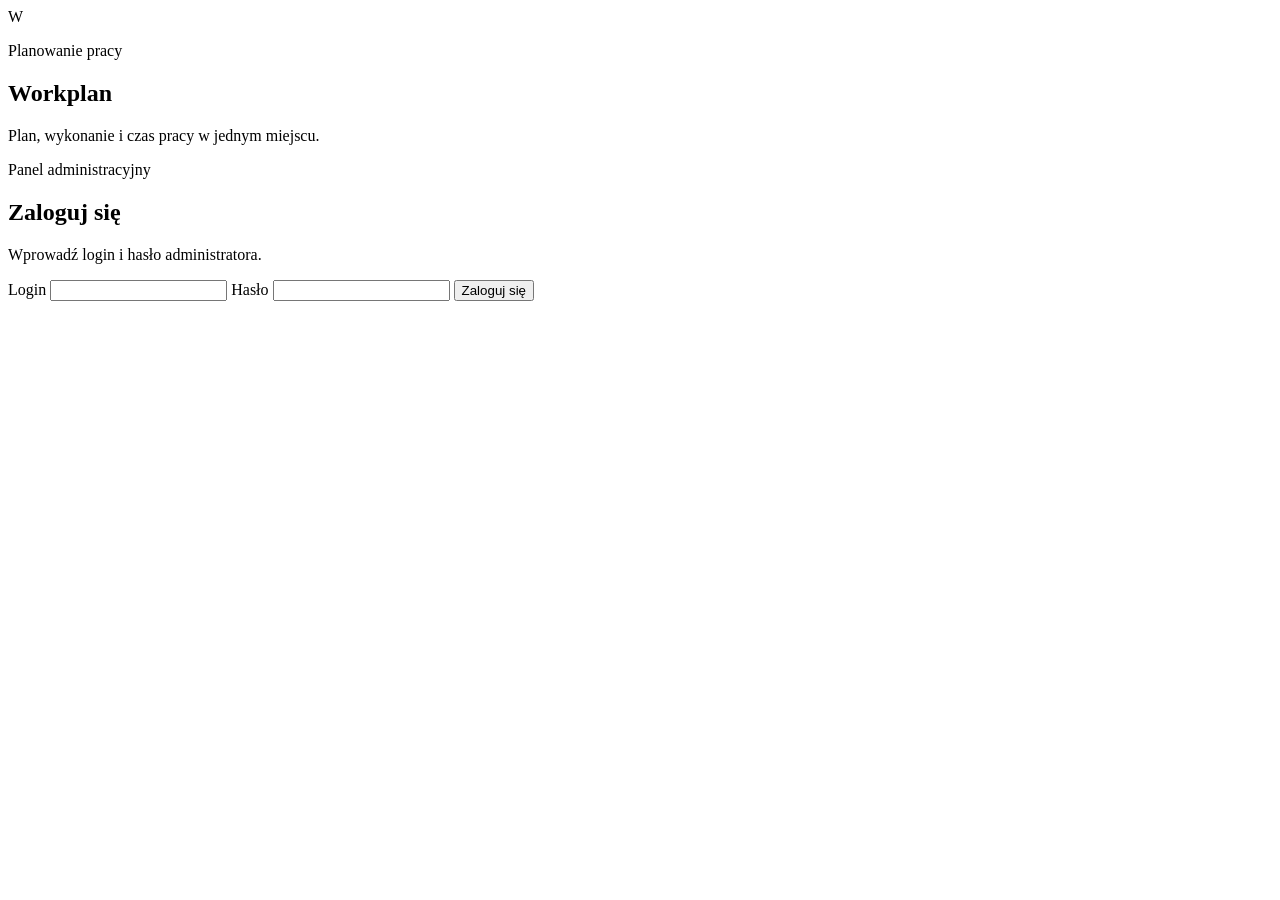
==== employees.html @ 3672ba75 "Etap 1: dodaj ekran pracowników" ====
<!doctype html>
<html lang="pl">
<head>
  <meta charset="utf-8" />
  <meta name="viewport" content="width=device-width,initial-scale=1" />
  <title>Workplan — pracownicy</title>
  <link rel="stylesheet" href="styles.css" />
</head>
<body class="app-page">
  <header class="topbar">
    <div class="brand-inline"><span class="brand-mark small">W</span><strong>Workplan</strong></div>
    <div class="user-box"><span id="userName">Administrator</span><button id="logoutBtn" class="ghost">Wyloguj</button></div>
  </header>
  <main class="content-shell">
    <div class="page-head">
      <div>
        <p class="eyebrow">Zespół</p>
        <h1>Pracownicy</h1>
      </div>
    </div>
    <section class="empty-state">
      <div class="empty-icon">+</div>
      <h2>Lista pracowników będzie tutaj</h2>
      <p>Ten ekran jest gotowy jako punkt startowy. W kolejnym kroku określimy zakres danych pracownika i sposób dodawania osób.</p>
    </section>
  </main>
  <script>
    const raw = sessionStorage.getItem('workplan_user');
    if (!raw) location.replace('index.html');
    const user = raw ? JSON.parse(raw) : null;
    if (user?.displayName) document.getElementById('userName').textContent = user.displayName;
    document.getElementById('logoutBtn').addEventListener('click', () => {
      sessionStorage.removeItem('workplan_user');
      location.replace('index.html');
    });
  </script>
</body>
</html>
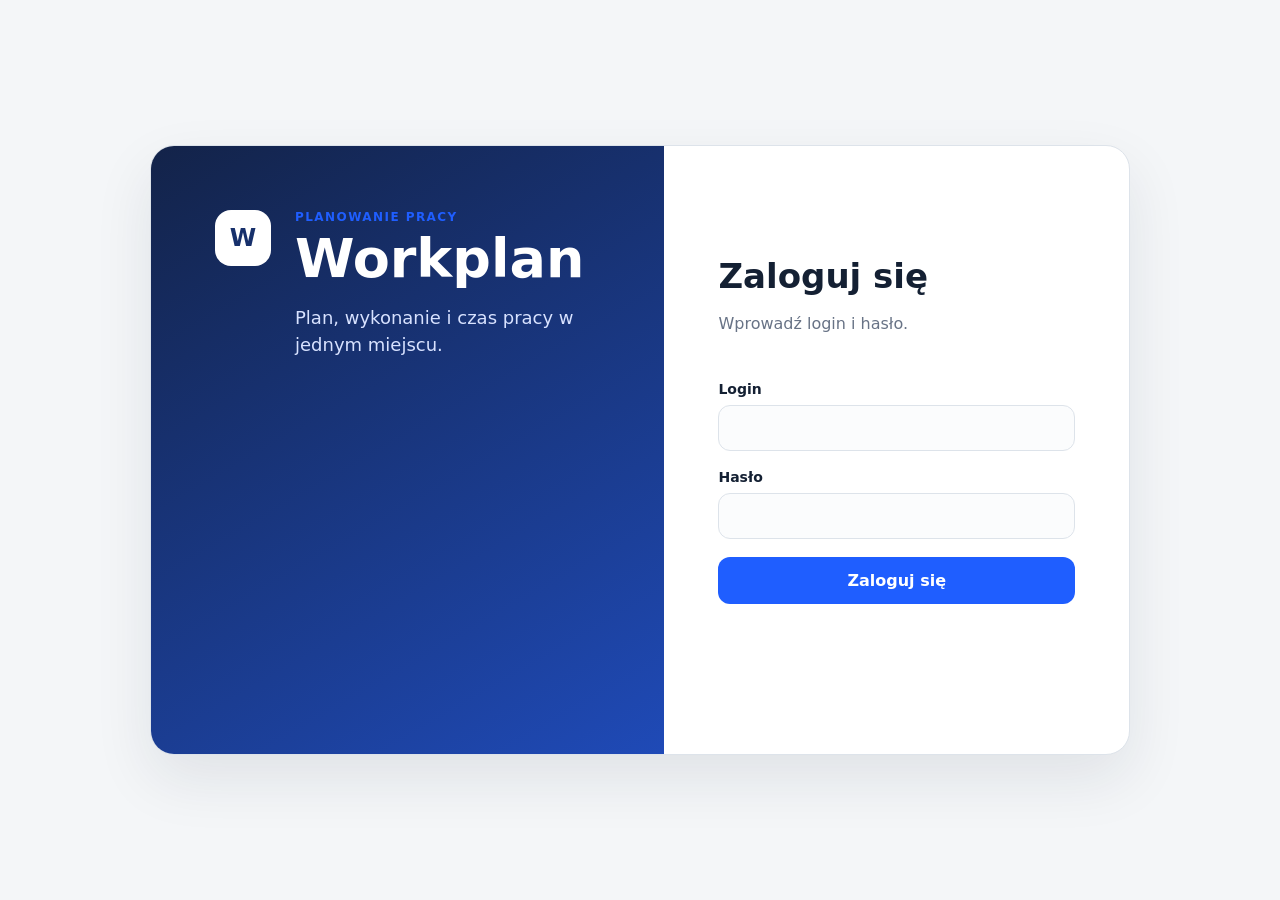
==== commit 89b6bdfb: "Usuń wzmiankę o administratorze z widoku pracowników" ====
--- a/employees.html
+++ b/employees.html
@@ -9,7 +9,7 @@
 <body class="app-page">
   <header class="topbar">
     <div class="brand-inline"><span class="brand-mark small">W</span><strong>Workplan</strong></div>
-    <div class="user-box"><span id="userName">Administrator</span><button id="logoutBtn" class="ghost">Wyloguj</button></div>
+    <div class="user-box"><span id="userName">admin</span><button id="logoutBtn" class="ghost">Wyloguj</button></div>
   </header>
   <main class="content-shell">
     <div class="page-head">
--- a/styles.css
+++ b/styles.css
@@ -0,0 +1,13 @@
+:root{
+  --bg:#f4f6f8;--surface:#ffffff;--ink:#142033;--muted:#687386;--line:#dde3ea;--accent:#1f5eff;--accent-2:#0d1f4a;--danger:#b42318;
+  font-family:Inter,ui-sans-serif,system-ui,-apple-system,BlinkMacSystemFont,"Segoe UI",sans-serif;
+}
+*{box-sizing:border-box}body{margin:0;color:var(--ink);background:var(--bg)}
+.login-page{min-height:100vh;display:grid;place-items:center;padding:32px}.login-shell{width:min(100%,980px);display:grid;grid-template-columns:1.05fr .95fr;min-height:610px;background:var(--surface);border:1px solid var(--line);border-radius:24px;overflow:hidden;box-shadow:0 24px 60px rgba(20,32,51,.09)}
+.brand-panel{padding:64px;background:linear-gradient(150deg,#132349 0%,#1f4ab7 100%);color:#fff;display:flex;gap:24px;align-items:flex-start}.brand-panel h1{font-size:54px;line-height:1;margin:8px 0 18px}.brand-panel .muted{color:#d8e2ff;max-width:360px;font-size:18px;line-height:1.5}
+.brand-mark{width:56px;height:56px;border-radius:16px;display:grid;place-items:center;background:#fff;color:#17306b;font-weight:800;font-size:24px;flex:0 0 auto}.brand-mark.small{width:34px;height:34px;border-radius:10px;font-size:15px;background:var(--accent);color:white}
+.login-card{padding:64px 54px;display:flex;flex-direction:column;justify-content:center}.card-head{margin-bottom:28px}.eyebrow{text-transform:uppercase;letter-spacing:.12em;font-size:12px;font-weight:800;color:var(--accent);margin:0 0 8px}.login-card h2,.page-head h1{margin:0;font-size:34px}.muted{color:var(--muted);line-height:1.55}
+form{display:grid;gap:18px}label{display:grid;gap:8px;font-weight:650;font-size:14px}input{width:100%;border:1px solid var(--line);border-radius:12px;padding:14px 15px;font:inherit;outline:none;background:#fbfcfd}input:focus{border-color:var(--accent);box-shadow:0 0 0 4px rgba(31,94,255,.10)}button{border:0;border-radius:12px;padding:14px 18px;font:inherit;font-weight:750;background:var(--accent);color:#fff;cursor:pointer}button:disabled{opacity:.65;cursor:wait}.form-message{min-height:22px;margin:0;color:var(--danger);font-size:14px}
+.topbar{height:68px;background:#fff;border-bottom:1px solid var(--line);display:flex;align-items:center;justify-content:space-between;padding:0 28px}.brand-inline,.user-box{display:flex;align-items:center;gap:12px}.ghost{background:transparent;color:var(--ink);border:1px solid var(--line);padding:9px 12px}
+.content-shell{width:min(1180px,calc(100% - 40px));margin:42px auto}.page-head{display:flex;align-items:center;justify-content:space-between;margin-bottom:28px}.empty-state{border:1px dashed #bcc7d5;background:#fff;border-radius:18px;padding:64px 32px;text-align:center}.empty-state h2{margin:12px 0 8px}.empty-state p{max-width:620px;margin:0 auto;color:var(--muted);line-height:1.6}.empty-icon{width:44px;height:44px;margin:auto;border-radius:12px;display:grid;place-items:center;background:#edf2ff;color:var(--accent);font-size:28px}
+@media(max-width:760px){.login-page{padding:16px}.login-shell{grid-template-columns:1fr;min-height:0}.brand-panel{padding:30px}.brand-panel h1{font-size:38px}.login-card{padding:36px 28px}.topbar{padding:0 16px}.user-box span{display:none}}
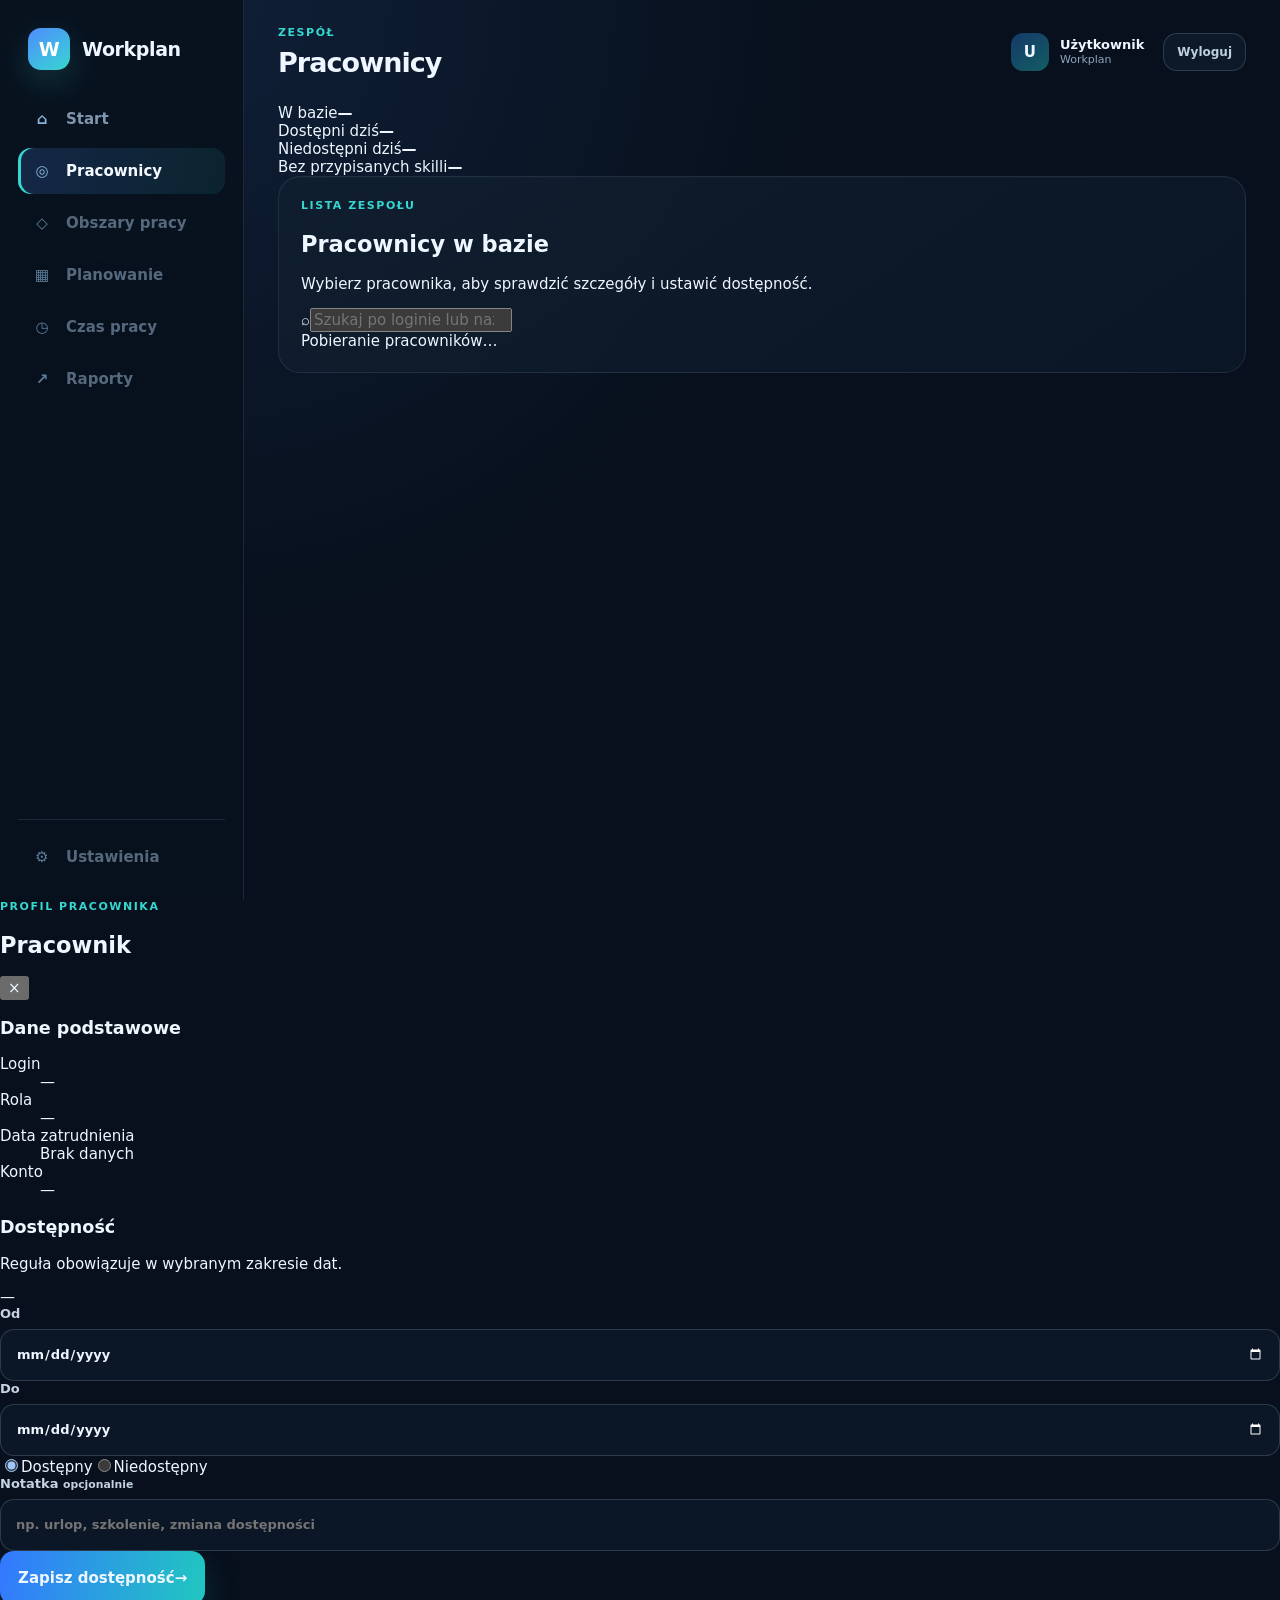
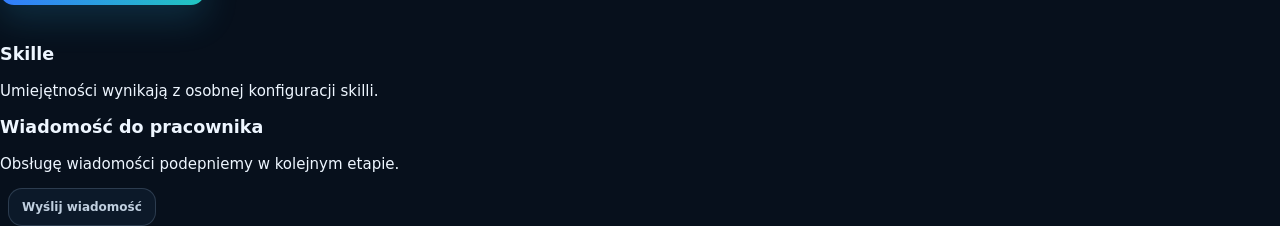
==== commit e24247ad: "Build Workplan employees module UI" ====
--- a/employees.html
+++ b/employees.html
@@ -1,38 +1,97 @@
 <!doctype html>
 <html lang="pl">
 <head>
-  <meta charset="utf-8" />
-  <meta name="viewport" content="width=device-width,initial-scale=1" />
-  <title>Workplan — pracownicy</title>
-  <link rel="stylesheet" href="styles.css" />
+  <meta charset="utf-8">
+  <meta name="viewport" content="width=device-width,initial-scale=1">
+  <meta name="color-scheme" content="dark">
+  <title>Workplan — Pracownicy</title>
+  <link rel="stylesheet" href="styles.css?v=20260912.2">
 </head>
-<body class="app-page">
-  <header class="topbar">
-    <div class="brand-inline"><span class="brand-mark small">W</span><strong>Workplan</strong></div>
-    <div class="user-box"><span id="userName">admin</span><button id="logoutBtn" class="ghost">Wyloguj</button></div>
-  </header>
-  <main class="content-shell">
-    <div class="page-head">
-      <div>
-        <p class="eyebrow">Zespół</p>
-        <h1>Pracownicy</h1>
-      </div>
+<body class="app-page" data-page="employees">
+  <div class="app-shell">
+    <aside class="sidebar">
+      <div class="brand-lockup sidebar-brand"><span class="brand-mark">W</span><span>Workplan</span></div>
+      <nav class="main-nav" aria-label="Główna nawigacja">
+        <a class="nav-item" href="start.html"><span class="nav-icon">⌂</span><span>Start</span></a>
+        <a class="nav-item active" href="employees.html"><span class="nav-icon">◎</span><span>Pracownicy</span></a>
+        <button class="nav-item" type="button" disabled><span class="nav-icon">◇</span><span>Obszary pracy</span></button>
+        <button class="nav-item" type="button" disabled><span class="nav-icon">▦</span><span>Planowanie</span></button>
+        <button class="nav-item" type="button" disabled><span class="nav-icon">◷</span><span>Czas pracy</span></button>
+        <button class="nav-item" type="button" disabled><span class="nav-icon">↗</span><span>Raporty</span></button>
+      </nav>
+      <div class="sidebar-bottom"><button class="nav-item" type="button" disabled><span class="nav-icon">⚙</span><span>Ustawienia</span></button></div>
+    </aside>
+
+    <main class="dashboard employee-dashboard">
+      <header class="topbar employee-topbar">
+        <button id="menuToggle" class="menu-toggle" type="button" aria-label="Otwórz menu">☰</button>
+        <div><p class="eyebrow">Zespół</p><h1>Pracownicy</h1></div>
+        <div class="user-menu"><div class="avatar" id="userAvatar">U</div><div class="user-meta"><strong id="userDisplay">Użytkownik</strong><span>Workplan</span></div><button id="logoutBtn" class="secondary-button" type="button">Wyloguj</button></div>
+      </header>
+
+      <section class="employee-summary" aria-label="Podsumowanie pracowników">
+        <article><span>W bazie</span><strong id="employeeCount">—</strong></article>
+        <article><span>Dostępni dziś</span><strong id="availableCount">—</strong></article>
+        <article><span>Niedostępni dziś</span><strong id="unavailableCount">—</strong></article>
+        <article><span>Bez przypisanych skilli</span><strong id="noSkillsCount">—</strong></article>
+      </section>
+
+      <section class="panel employee-list-panel">
+        <div class="employee-list-head">
+          <div><p class="eyebrow">Lista zespołu</p><h2>Pracownicy w bazie</h2><p>Wybierz pracownika, aby sprawdzić szczegóły i ustawić dostępność.</p></div>
+          <div class="employee-tools"><label class="employee-search"><span>⌕</span><input id="employeeSearch" type="search" placeholder="Szukaj po loginie lub nazwie" autocomplete="off"></label></div>
+        </div>
+
+        <div id="employeeLoading" class="employee-state">Pobieranie pracowników…</div>
+        <div id="employeeError" class="employee-state error" hidden></div>
+        <div id="employeeEmpty" class="employee-state" hidden>Brak pracowników w bazie.</div>
+
+        <div id="employeeTableWrap" class="employee-table-wrap" hidden>
+          <table class="employee-table">
+            <thead><tr><th>Pracownik</th><th>Login</th><th>Dostępność</th><th>Skille</th><th>Data zatrudnienia</th><th></th></tr></thead>
+            <tbody id="employeeRows"></tbody>
+          </table>
+        </div>
+      </section>
+    </main>
+  </div>
+
+  <div id="employeeBackdrop" class="drawer-backdrop" hidden></div>
+  <aside id="employeeDrawer" class="employee-drawer" aria-hidden="true" aria-labelledby="employeeDrawerTitle">
+    <div class="drawer-head">
+      <div><p class="eyebrow">Profil pracownika</p><h2 id="employeeDrawerTitle">Pracownik</h2><span id="employeeDrawerLogin" class="drawer-login"></span></div>
+      <button id="employeeDrawerClose" class="drawer-close" type="button" aria-label="Zamknij">×</button>
     </div>
-    <section class="empty-state">
-      <div class="empty-icon">+</div>
-      <h2>Lista pracowników będzie tutaj</h2>
-      <p>Ten ekran jest gotowy jako punkt startowy. W kolejnym kroku określimy zakres danych pracownika i sposób dodawania osób.</p>
-    </section>
-  </main>
-  <script>
-    const raw = sessionStorage.getItem('workplan_user');
-    if (!raw) location.replace('index.html');
-    const user = raw ? JSON.parse(raw) : null;
-    if (user?.displayName) document.getElementById('userName').textContent = user.displayName;
-    document.getElementById('logoutBtn').addEventListener('click', () => {
-      sessionStorage.removeItem('workplan_user');
-      location.replace('index.html');
-    });
-  </script>
+
+    <div class="drawer-content">
+      <section class="drawer-section">
+        <div class="drawer-section-head"><h3>Dane podstawowe</h3></div>
+        <dl class="employee-details"><div><dt>Login</dt><dd id="detailLogin">—</dd></div><div><dt>Rola</dt><dd id="detailRole">—</dd></div><div><dt>Data zatrudnienia</dt><dd id="detailHireDate">Brak danych</dd></div><div><dt>Konto</dt><dd id="detailAccount">—</dd></div></dl>
+      </section>
+
+      <section class="drawer-section">
+        <div class="drawer-section-head"><div><h3>Dostępność</h3><p>Reguła obowiązuje w wybranym zakresie dat.</p></div><span id="detailAvailability" class="status-chip">—</span></div>
+        <form id="availabilityForm" class="availability-form">
+          <div class="date-grid"><label class="field"><span>Od</span><input id="availabilityFrom" type="date" required></label><label class="field"><span>Do</span><input id="availabilityTo" type="date" required></label></div>
+          <div class="availability-choice" role="group" aria-label="Dostępność"><label><input type="radio" name="availabilityState" value="true" checked><span>Dostępny</span></label><label><input type="radio" name="availabilityState" value="false"><span>Niedostępny</span></label></div>
+          <label class="field"><span>Notatka <small>opcjonalnie</small></span><input id="availabilityNote" type="text" maxlength="500" placeholder="np. urlop, szkolenie, zmiana dostępności"></label>
+          <button id="availabilitySave" class="primary-button compact" type="submit"><span>Zapisz dostępność</span><span>→</span></button>
+          <p id="availabilityMessage" class="form-message" role="status" aria-live="polite"></p>
+        </form>
+      </section>
+
+      <section class="drawer-section">
+        <div class="drawer-section-head"><div><h3>Skille</h3><p>Umiejętności wynikają z osobnej konfiguracji skilli.</p></div></div>
+        <div id="detailSkills" class="skills-list"></div>
+      </section>
+
+      <section class="drawer-section message-section">
+        <div><h3>Wiadomość do pracownika</h3><p>Obsługę wiadomości podepniemy w kolejnym etapie.</p></div>
+        <button class="secondary-button message-button" type="button" disabled>Wyślij wiadomość</button>
+      </section>
+    </div>
+  </aside>
+
+  <script src="app.js?v=20260912.2"></script>
 </body>
 </html>
--- a/styles.css
+++ b/styles.css
@@ -1,13 +1,19 @@
 :root{
-  --bg:#f4f6f8;--surface:#ffffff;--ink:#142033;--muted:#687386;--line:#dde3ea;--accent:#1f5eff;--accent-2:#0d1f4a;--danger:#b42318;
+  --bg:#07101c;--bg-soft:#0b1625;--surface:#101d2d;--surface-2:#142337;--surface-3:#182a40;
+  --line:rgba(148,171,201,.14);--line-strong:rgba(148,171,201,.24);--text:#eef6ff;--muted:#8fa4bc;
+  --blue:#4f8cff;--cyan:#36d7d0;--teal:#25bfb4;--success:#53d59a;--warning:#f5bd64;--danger:#ff6d78;
+  --radius:22px;--radius-sm:14px;--shadow:0 24px 70px rgba(0,0,0,.32);
   font-family:Inter,ui-sans-serif,system-ui,-apple-system,BlinkMacSystemFont,"Segoe UI",sans-serif;
 }
-*{box-sizing:border-box}body{margin:0;color:var(--ink);background:var(--bg)}
-.login-page{min-height:100vh;display:grid;place-items:center;padding:32px}.login-shell{width:min(100%,980px);display:grid;grid-template-columns:1.05fr .95fr;min-height:610px;background:var(--surface);border:1px solid var(--line);border-radius:24px;overflow:hidden;box-shadow:0 24px 60px rgba(20,32,51,.09)}
-.brand-panel{padding:64px;background:linear-gradient(150deg,#132349 0%,#1f4ab7 100%);color:#fff;display:flex;gap:24px;align-items:flex-start}.brand-panel h1{font-size:54px;line-height:1;margin:8px 0 18px}.brand-panel .muted{color:#d8e2ff;max-width:360px;font-size:18px;line-height:1.5}
-.brand-mark{width:56px;height:56px;border-radius:16px;display:grid;place-items:center;background:#fff;color:#17306b;font-weight:800;font-size:24px;flex:0 0 auto}.brand-mark.small{width:34px;height:34px;border-radius:10px;font-size:15px;background:var(--accent);color:white}
-.login-card{padding:64px 54px;display:flex;flex-direction:column;justify-content:center}.card-head{margin-bottom:28px}.eyebrow{text-transform:uppercase;letter-spacing:.12em;font-size:12px;font-weight:800;color:var(--accent);margin:0 0 8px}.login-card h2,.page-head h1{margin:0;font-size:34px}.muted{color:var(--muted);line-height:1.55}
-form{display:grid;gap:18px}label{display:grid;gap:8px;font-weight:650;font-size:14px}input{width:100%;border:1px solid var(--line);border-radius:12px;padding:14px 15px;font:inherit;outline:none;background:#fbfcfd}input:focus{border-color:var(--accent);box-shadow:0 0 0 4px rgba(31,94,255,.10)}button{border:0;border-radius:12px;padding:14px 18px;font:inherit;font-weight:750;background:var(--accent);color:#fff;cursor:pointer}button:disabled{opacity:.65;cursor:wait}.form-message{min-height:22px;margin:0;color:var(--danger);font-size:14px}
-.topbar{height:68px;background:#fff;border-bottom:1px solid var(--line);display:flex;align-items:center;justify-content:space-between;padding:0 28px}.brand-inline,.user-box{display:flex;align-items:center;gap:12px}.ghost{background:transparent;color:var(--ink);border:1px solid var(--line);padding:9px 12px}
-.content-shell{width:min(1180px,calc(100% - 40px));margin:42px auto}.page-head{display:flex;align-items:center;justify-content:space-between;margin-bottom:28px}.empty-state{border:1px dashed #bcc7d5;background:#fff;border-radius:18px;padding:64px 32px;text-align:center}.empty-state h2{margin:12px 0 8px}.empty-state p{max-width:620px;margin:0 auto;color:var(--muted);line-height:1.6}.empty-icon{width:44px;height:44px;margin:auto;border-radius:12px;display:grid;place-items:center;background:#edf2ff;color:var(--accent);font-size:28px}
-@media(max-width:760px){.login-page{padding:16px}.login-shell{grid-template-columns:1fr;min-height:0}.brand-panel{padding:30px}.brand-panel h1{font-size:38px}.login-card{padding:36px 28px}.topbar{padding:0 16px}.user-box span{display:none}}
+*{box-sizing:border-box}html{background:var(--bg)}body{margin:0;min-height:100vh;color:var(--text);background:radial-gradient(circle at 15% 0%,rgba(79,140,255,.12),transparent 30%),var(--bg);font-size:15px}button,input{font:inherit}button{color:inherit}.eyebrow{margin:0 0 8px;text-transform:uppercase;letter-spacing:.14em;font-size:11px;font-weight:800;color:var(--cyan)}
+.brand-lockup{display:flex;align-items:center;gap:12px;font-size:19px;font-weight:820;letter-spacing:-.02em}.brand-mark{width:42px;height:42px;border-radius:13px;display:grid;place-items:center;background:linear-gradient(145deg,var(--blue),var(--cyan));color:white;font-weight:900;box-shadow:0 12px 32px rgba(54,215,208,.18)}
+.login-page{display:grid;place-items:center;padding:28px}.login-shell{width:min(1120px,100%);min-height:700px;display:grid;grid-template-columns:1.08fr .92fr;border:1px solid var(--line);border-radius:30px;overflow:hidden;background:rgba(10,21,35,.82);box-shadow:var(--shadow);backdrop-filter:blur(18px)}.login-brand{position:relative;overflow:hidden;padding:46px;display:flex;flex-direction:column;background:linear-gradient(155deg,#0e1d31 0%,#0a1422 56%,#09222c 100%)}.login-brand:after{content:"";position:absolute;width:430px;height:430px;right:-180px;bottom:-180px;border-radius:50%;background:radial-gradient(circle,rgba(54,215,208,.22),transparent 68%);pointer-events:none}.brand-copy{margin:auto 0 32px;max-width:520px}.brand-copy h1{margin:0;font-size:clamp(42px,5vw,66px);line-height:.98;letter-spacing:-.055em}.brand-copy h1 span{color:#9ec5ff}.brand-copy>p:last-child{max-width:490px;margin:24px 0 0;color:#a8bbd0;font-size:18px;line-height:1.65}.signal-card{position:relative;z-index:1;border:1px solid rgba(120,194,218,.16);border-radius:20px;padding:20px;background:rgba(10,27,40,.65);box-shadow:inset 0 1px 0 rgba(255,255,255,.03)}.signal-head{display:flex;align-items:center;justify-content:space-between;color:#bfd0e3;font-size:13px}.live-dot{display:flex;align-items:center;gap:7px;color:var(--cyan)}.live-dot:before{content:"";width:7px;height:7px;border-radius:50%;background:var(--cyan);box-shadow:0 0 12px var(--cyan)}.signal-bars{height:92px;margin-top:16px;display:flex;align-items:flex-end;gap:10px}.signal-bars i{flex:1;height:var(--h);border-radius:7px 7px 3px 3px;background:linear-gradient(to top,rgba(79,140,255,.36),rgba(54,215,208,.86))}
+.login-card{padding:46px;display:flex;flex-direction:column;background:linear-gradient(180deg,rgba(16,29,45,.96),rgba(9,19,32,.96))}.login-card-inner{width:min(100%,430px);margin:auto}.card-head{margin-bottom:34px}.card-head h2{margin:0;font-size:34px;line-height:1.12;letter-spacing:-.035em}.card-head>p:last-child{margin:12px 0 0;color:var(--muted);line-height:1.6}.login-card form{display:grid;gap:18px}.field{display:grid;gap:8px;font-weight:700;font-size:13px;color:#c4d2e2}.field input{width:100%;height:52px;border:1px solid var(--line-strong);border-radius:14px;background:#0b1726;color:var(--text);padding:0 15px;outline:none;transition:.2s}.field input:focus{border-color:var(--cyan);box-shadow:0 0 0 4px rgba(54,215,208,.1)}.password-field{position:relative}.password-field input{padding-right:78px}.icon-button{position:absolute;right:8px;top:7px;height:38px;padding:0 10px;border:0;background:transparent;color:#91aec9;font-size:12px;font-weight:750;cursor:pointer}.form-row{display:flex;justify-content:space-between}.check{display:flex;align-items:center;gap:9px;color:var(--muted);font-size:13px;cursor:pointer}.check input{width:16px;height:16px;accent-color:var(--cyan)}.primary-button,.secondary-button{border:0;border-radius:14px;font-weight:800;cursor:pointer;transition:.2s}.primary-button{height:54px;padding:0 18px;display:flex;align-items:center;justify-content:space-between;background:linear-gradient(100deg,#3378ff,#21c7c0);box-shadow:0 15px 34px rgba(42,158,207,.2)}.primary-button:hover{transform:translateY(-1px);filter:brightness(1.05)}.primary-button:disabled{opacity:.6;cursor:wait;transform:none}.form-message{min-height:22px;margin:0;color:#ff97a0;font-size:13px;line-height:1.4}.form-message.success{color:var(--success)}.login-foot{margin:20px 0 0;text-align:center;color:#617890;font-size:12px}
+.app-shell{min-height:100vh;display:grid;grid-template-columns:244px 1fr}.sidebar{position:sticky;top:0;height:100vh;padding:28px 18px 20px;display:flex;flex-direction:column;border-right:1px solid var(--line);background:rgba(8,18,30,.92);backdrop-filter:blur(18px)}.sidebar-brand{padding:0 10px 26px}.main-nav{display:grid;gap:6px}.nav-item{width:100%;height:46px;padding:0 12px;border:0;border-radius:13px;display:flex;align-items:center;gap:12px;background:transparent;color:#8096ae;text-decoration:none;text-align:left;font-weight:650;cursor:pointer}.nav-item.active{color:#f3f9ff;background:linear-gradient(90deg,rgba(79,140,255,.18),rgba(54,215,208,.09));box-shadow:inset 3px 0 0 var(--cyan)}.nav-item:disabled{cursor:default;opacity:.66}.nav-icon{width:24px;text-align:center;color:#8ab5d8}.sidebar-bottom{margin-top:auto;padding-top:14px;border-top:1px solid var(--line)}.dashboard{min-width:0;padding:0 34px 38px}.topbar{min-height:104px;display:flex;align-items:center;justify-content:space-between;gap:20px}.topbar h1{margin:0;font-size:27px;letter-spacing:-.035em}.topbar h1 span{color:#bcd5ee}.user-menu{display:flex;align-items:center;gap:11px}.avatar{width:38px;height:38px;border-radius:12px;display:grid;place-items:center;background:linear-gradient(145deg,#153a68,#125d63);font-weight:850}.user-meta{display:grid;line-height:1.25}.user-meta strong{font-size:13px}.user-meta span{font-size:11px;color:var(--muted)}.secondary-button{height:38px;margin-left:8px;padding:0 13px;border:1px solid var(--line-strong);background:#0c1929;color:#c0cfdf;font-size:12px}.menu-toggle{display:none;border:1px solid var(--line);background:var(--surface);border-radius:11px;width:40px;height:40px}
+.kpi-grid{display:grid;grid-template-columns:repeat(5,minmax(0,1fr));gap:14px}.kpi-card{min-height:138px;padding:20px;border:1px solid var(--line);border-radius:var(--radius);display:flex;gap:14px;background:linear-gradient(145deg,rgba(19,35,54,.94),rgba(13,26,43,.94));box-shadow:inset 0 1px 0 rgba(255,255,255,.025)}.kpi-card.accent{border-color:rgba(54,215,208,.23);background:linear-gradient(145deg,rgba(19,45,56,.95),rgba(13,30,43,.95))}.kpi-icon{width:36px;height:36px;flex:0 0 36px;border:1px solid rgba(104,173,229,.15);border-radius:11px;display:grid;place-items:center;background:rgba(79,140,255,.08);font-size:16px}.kpi-card div:last-child{display:grid;align-content:start}.kpi-card span{min-height:36px;color:#91a8bf;font-size:12px;line-height:1.45}.kpi-card strong{font-size:30px;line-height:1.05;letter-spacing:-.04em}.kpi-card small{margin-top:8px;color:#667f98;font-size:10px}
+.dashboard-grid{margin-top:18px;display:grid;grid-template-columns:1.2fr .8fr;gap:18px}.panel{border:1px solid var(--line);border-radius:var(--radius);padding:22px;background:linear-gradient(145deg,rgba(16,30,47,.95),rgba(11,23,38,.95));box-shadow:inset 0 1px 0 rgba(255,255,255,.025)}.panel-head{display:flex;align-items:flex-start;justify-content:space-between;gap:16px;margin-bottom:18px}.panel-head h2{margin:0;font-size:20px;letter-spacing:-.025em}.status-pill{padding:6px 9px;border-radius:999px;background:rgba(83,213,154,.1);color:var(--success);font-size:10px;font-weight:800}.metric{font-size:18px;font-weight:850;color:#bfe1fb}.timeline{display:grid}.timeline-item{position:relative;display:grid;grid-template-columns:64px 1fr auto;gap:14px;align-items:center;padding:15px 0;border-top:1px solid var(--line)}.timeline-item:first-child{border-top:0}.timeline-item:before{content:"";position:absolute;left:52px;width:8px;height:8px;border-radius:50%;background:#4f6680}.timeline-item.current:before{background:var(--cyan);box-shadow:0 0 0 5px rgba(54,215,208,.08)}.timeline-item.done:before{background:var(--success)}.timeline time{color:#6f89a4;font-size:12px;font-weight:750}.timeline-item div{display:grid;gap:3px}.timeline-item strong{font-size:13px}.timeline-item span{color:var(--muted);font-size:11px}.timeline-item b{font-size:11px;color:#9cc7e8}.team-stats{display:grid;grid-template-columns:repeat(3,1fr);gap:8px}.team-stats div{padding:14px;border:1px solid var(--line);border-radius:14px;background:rgba(5,14,25,.28)}.team-stats span{display:block;color:#738ba4;font-size:10px}.team-stats strong{display:block;margin-top:3px;font-size:21px}.progress{height:7px;margin-top:18px;border-radius:99px;overflow:hidden;background:#172a3d}.progress i{display:block;height:100%;border-radius:inherit;background:linear-gradient(90deg,var(--blue),var(--cyan))}.panel-note{margin:10px 0 0;color:#6f879f;font-size:11px}.activity-panel{min-height:270px}.chart{height:150px;display:flex;align-items:flex-end;gap:10px;padding-top:10px}.chart i{flex:1;height:var(--h);min-height:8px;border-radius:6px 6px 2px 2px;background:linear-gradient(to top,rgba(79,140,255,.26),rgba(54,215,208,.8))}.chart-axis{display:flex;justify-content:space-between;margin-top:8px;color:#58728d;font-size:9px}.shift-list{list-style:none;margin:0;padding:0}.shift-list li{display:grid;grid-template-columns:54px 1fr auto;gap:12px;align-items:center;padding:13px 0;border-top:1px solid var(--line)}.shift-list li:first-child{border-top:0}.shift-list time{font-weight:800;color:#a9c9e5}.shift-list div{display:grid}.shift-list strong{font-size:12px}.shift-list span,.shift-list em{color:#7189a1;font-size:10px;font-style:normal}.quick-panel{grid-column:1/-1}.quick-actions{display:grid;grid-template-columns:repeat(3,1fr);gap:12px}.quick-actions button{min-height:80px;padding:15px;border:1px solid var(--line);border-radius:15px;display:grid;grid-template-columns:34px 1fr auto;align-items:center;text-align:left;background:rgba(7,17,29,.36);color:#a9bdd2}.quick-actions button span{font-size:20px;color:var(--cyan)}.quick-actions button strong{font-size:12px}.quick-actions button small{color:#587189;font-size:9px}
+@media(max-width:1180px){.kpi-grid{grid-template-columns:repeat(3,1fr)}.kpi-card:nth-child(4),.kpi-card:nth-child(5){grid-column:auto}.dashboard-grid{grid-template-columns:1fr}.quick-panel{grid-column:auto}}
+@media(max-width:820px){.login-page{padding:14px}.login-shell{grid-template-columns:1fr;min-height:0}.login-brand{min-height:280px;padding:28px}.brand-copy{margin:44px 0 0}.brand-copy h1{font-size:42px}.brand-copy>p:last-child{font-size:15px}.signal-card{display:none}.login-card{padding:34px 26px}.card-head h2{font-size:29px}.app-shell{display:block}.sidebar{position:fixed;z-index:20;left:-260px;width:244px;transition:left .22s}.nav-open .sidebar{left:0}.dashboard{padding:0 18px 28px}.topbar{min-height:90px}.menu-toggle{display:block}.topbar>div:nth-child(2){flex:1}.topbar .eyebrow{display:none}.topbar h1{font-size:21px}.user-meta{display:none}.kpi-grid{grid-template-columns:repeat(2,1fr)}.kpi-card{min-height:128px}.kpi-card:last-child{grid-column:1/-1}.dashboard-grid{grid-template-columns:1fr}}
+@media(max-width:520px){.login-brand{min-height:230px}.brand-copy h1{font-size:36px}.brand-copy>p:last-child{display:none}.login-card{padding:30px 20px}.kpi-grid{grid-template-columns:1fr}.kpi-card:last-child{grid-column:auto}.user-menu .secondary-button{padding:0 10px;margin-left:0}.avatar{display:none}.timeline-item{grid-template-columns:52px 1fr}.timeline-item b{grid-column:2}.quick-actions{grid-template-columns:1fr}.team-stats{grid-template-columns:1fr 1fr 1fr}.panel{padding:18px}}
+@media(prefers-reduced-motion:reduce){*{scroll-behavior:auto!important;transition:none!important}}
+:focus-visible{outline:2px solid var(--cyan);outline-offset:3px}
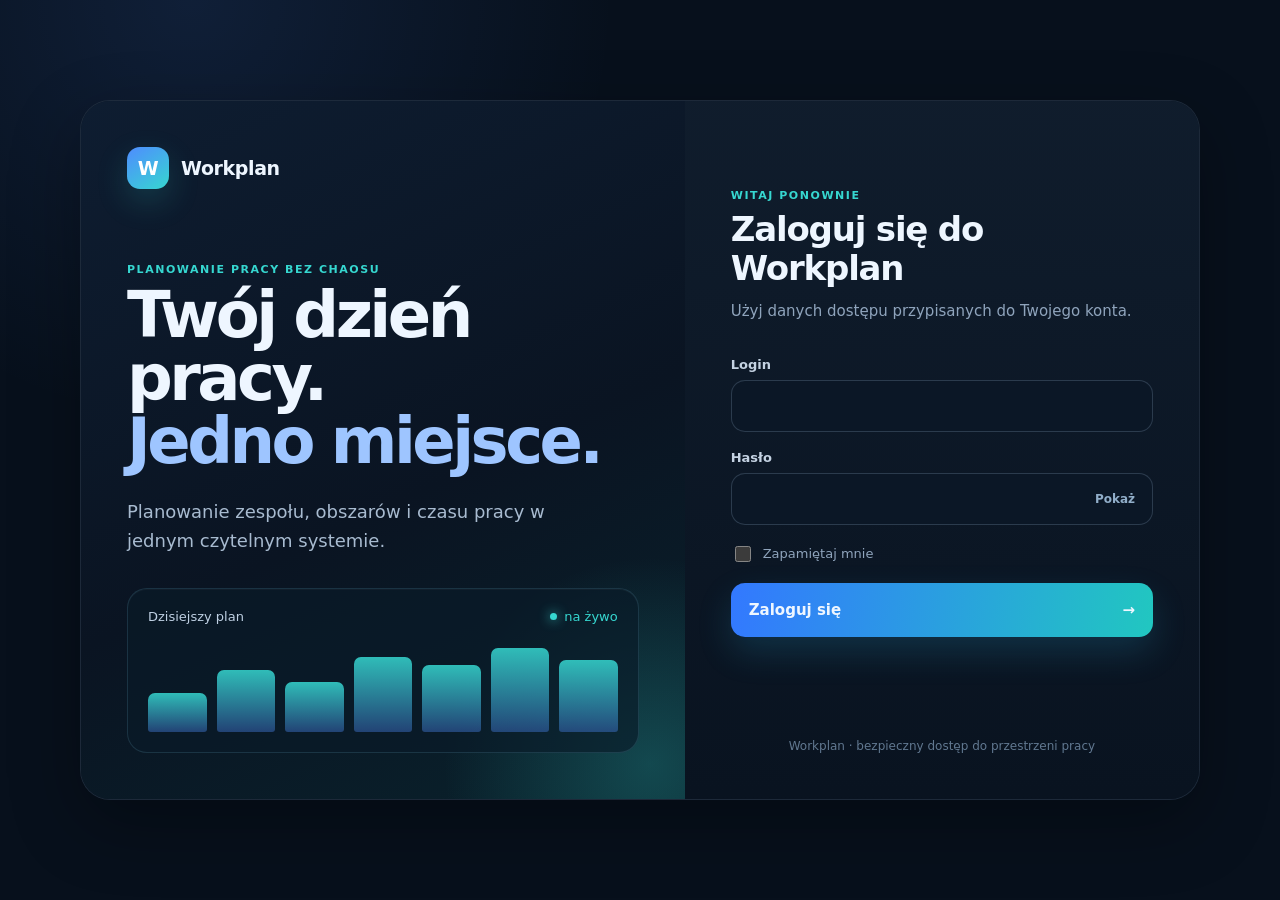
==== commit 95f04bfe: "Add employee multi-select skills and bulk actions" ====
--- a/employees.html
+++ b/employees.html
@@ -5,7 +5,7 @@
   <meta name="viewport" content="width=device-width,initial-scale=1">
   <meta name="color-scheme" content="dark">
   <title>Workplan — Pracownicy</title>
-  <link rel="stylesheet" href="styles.css?v=20260912.2">
+  <link rel="stylesheet" href="styles.css?v=20260912.3">
 </head>
 <body class="app-page" data-page="employees">
   <div class="app-shell">
@@ -36,19 +36,38 @@
         <article><span>Bez przypisanych skilli</span><strong id="noSkillsCount">—</strong></article>
       </section>
 
+      <section id="bulkBar" class="bulk-bar" hidden>
+        <div><strong><span id="selectedCount">0</span> zaznaczonych</strong><span>Zmiany wykonasz jednocześnie dla całej grupy.</span></div>
+        <div class="bulk-actions">
+          <button id="bulkProcessBtn" class="primary-button compact" type="button"><span>Przydziel / zmień proces</span><span>→</span></button>
+          <button id="bulkAvailabilityBtn" class="secondary-button" type="button">Zmień dostępność</button>
+          <button id="clearSelectionBtn" class="ghost-button" type="button">Wyczyść</button>
+        </div>
+      </section>
+
       <section class="panel employee-list-panel">
         <div class="employee-list-head">
-          <div><p class="eyebrow">Lista zespołu</p><h2>Pracownicy w bazie</h2><p>Wybierz pracownika, aby sprawdzić szczegóły i ustawić dostępność.</p></div>
-          <div class="employee-tools"><label class="employee-search"><span>⌕</span><input id="employeeSearch" type="search" placeholder="Szukaj po loginie lub nazwie" autocomplete="off"></label></div>
+          <div><p class="eyebrow">Lista zespołu</p><h2>Pracownicy w bazie</h2><p>Zaznacz osoby do operacji grupowej albo kliknij w pracownika, aby otworzyć jego profil.</p></div>
+          <div class="employee-tools">
+            <label class="employee-search"><span>⌕</span><input id="employeeSearch" type="search" placeholder="Szukaj po loginie lub nazwie" autocomplete="off"></label>
+            <select id="skillFilter" class="control-select" aria-label="Filtruj po skillu"><option value="">Wszystkie skille</option></select>
+            <select id="employeeSort" class="control-select" aria-label="Sortuj pracowników">
+              <option value="name">Nazwa A–Z</option>
+              <option value="skills">Skille A–Z</option>
+              <option value="skillCount">Liczba skilli ↓</option>
+              <option value="hireDate">Data zatrudnienia</option>
+              <option value="availability">Dostępność</option>
+            </select>
+          </div>
         </div>
 
         <div id="employeeLoading" class="employee-state">Pobieranie pracowników…</div>
         <div id="employeeError" class="employee-state error" hidden></div>
-        <div id="employeeEmpty" class="employee-state" hidden>Brak pracowników w bazie.</div>
+        <div id="employeeEmpty" class="employee-state" hidden>Brak pracowników spełniających filtry.</div>
 
         <div id="employeeTableWrap" class="employee-table-wrap" hidden>
           <table class="employee-table">
-            <thead><tr><th>Pracownik</th><th>Login</th><th>Dostępność</th><th>Skille</th><th>Data zatrudnienia</th><th></th></tr></thead>
+            <thead><tr><th class="check-col"><input id="selectAllEmployees" type="checkbox" aria-label="Zaznacz wszystkich widocznych"></th><th>Pracownik</th><th>Login</th><th>Dostępność</th><th>Skille</th><th>Proces</th><th>Data zatrudnienia</th><th>Akcja</th></tr></thead>
             <tbody id="employeeRows"></tbody>
           </table>
         </div>
@@ -62,13 +81,15 @@
       <div><p class="eyebrow">Profil pracownika</p><h2 id="employeeDrawerTitle">Pracownik</h2><span id="employeeDrawerLogin" class="drawer-login"></span></div>
       <button id="employeeDrawerClose" class="drawer-close" type="button" aria-label="Zamknij">×</button>
     </div>
-
     <div class="drawer-content">
       <section class="drawer-section">
         <div class="drawer-section-head"><h3>Dane podstawowe</h3></div>
         <dl class="employee-details"><div><dt>Login</dt><dd id="detailLogin">—</dd></div><div><dt>Rola</dt><dd id="detailRole">—</dd></div><div><dt>Data zatrudnienia</dt><dd id="detailHireDate">Brak danych</dd></div><div><dt>Konto</dt><dd id="detailAccount">—</dd></div></dl>
       </section>
-
+      <section class="drawer-section">
+        <div class="drawer-section-head"><div><h3>Aktualny proces</h3><p>Proces obowiązujący dzisiaj.</p></div><button id="drawerProcessBtn" class="secondary-button" type="button">Przydziel proces</button></div>
+        <div id="detailProcess" class="process-detail">Brak przydzielonego procesu</div>
+      </section>
       <section class="drawer-section">
         <div class="drawer-section-head"><div><h3>Dostępność</h3><p>Reguła obowiązuje w wybranym zakresie dat.</p></div><span id="detailAvailability" class="status-chip">—</span></div>
         <form id="availabilityForm" class="availability-form">
@@ -79,19 +100,27 @@
           <p id="availabilityMessage" class="form-message" role="status" aria-live="polite"></p>
         </form>
       </section>
-
       <section class="drawer-section">
-        <div class="drawer-section-head"><div><h3>Skille</h3><p>Umiejętności wynikają z osobnej konfiguracji skilli.</p></div></div>
+        <div class="drawer-section-head"><div><h3>Skille</h3><p>Wszystkie umiejętności, w których pracownik został przeszkolony.</p></div></div>
         <div id="detailSkills" class="skills-list"></div>
       </section>
-
-      <section class="drawer-section message-section">
-        <div><h3>Wiadomość do pracownika</h3><p>Obsługę wiadomości podepniemy w kolejnym etapie.</p></div>
-        <button class="secondary-button message-button" type="button" disabled>Wyślij wiadomość</button>
-      </section>
+      <section class="drawer-section message-section"><div><h3>Wiadomość do pracownika</h3><p>Obsługę wiadomości podepniemy później.</p></div><button class="secondary-button message-button" type="button" disabled>Wyślij wiadomość</button></section>
     </div>
   </aside>
 
-  <script src="app.js?v=20260912.2"></script>
+  <div id="actionModalBackdrop" class="modal-backdrop" hidden></div>
+  <section id="actionModal" class="action-modal" aria-hidden="true" aria-labelledby="actionModalTitle">
+    <div class="modal-head"><div><p class="eyebrow">Operacja grupowa</p><h2 id="actionModalTitle">Zmień dane pracowników</h2><p id="actionModalSubtitle"></p></div><button id="actionModalClose" class="drawer-close" type="button" aria-label="Zamknij">×</button></div>
+    <form id="bulkActionForm" class="bulk-form">
+      <div id="processFields"><label class="field"><span>Proces</span><select id="bulkProcessSelect" class="control-select" required></select></label></div>
+      <div id="availabilityFields" hidden><div class="availability-choice"><label><input type="radio" name="bulkAvailabilityState" value="true" checked><span>Dostępny</span></label><label><input type="radio" name="bulkAvailabilityState" value="false"><span>Niedostępny</span></label></div></div>
+      <div class="date-grid"><label class="field"><span>Od</span><input id="bulkDateFrom" type="date" required></label><label class="field"><span>Do</span><input id="bulkDateTo" type="date" required></label></div>
+      <label class="field"><span>Notatka <small>opcjonalnie</small></span><input id="bulkNote" type="text" maxlength="500" placeholder="Powód lub komentarz do zmiany"></label>
+      <p id="bulkActionMessage" class="form-message" role="status" aria-live="polite"></p>
+      <div class="modal-actions"><button id="bulkActionCancel" class="secondary-button" type="button">Anuluj</button><button id="bulkActionSave" class="primary-button compact" type="submit"><span>Zapisz dla zaznaczonych</span><span>→</span></button></div>
+    </form>
+  </section>
+
+  <script src="app.js?v=20260912.3"></script>
 </body>
 </html>
--- a/styles.css
+++ b/styles.css
@@ -8,12 +8,13 @@
 *{box-sizing:border-box}html{background:var(--bg)}body{margin:0;min-height:100vh;color:var(--text);background:radial-gradient(circle at 15% 0%,rgba(79,140,255,.12),transparent 30%),var(--bg);font-size:15px}button,input{font:inherit}button{color:inherit}.eyebrow{margin:0 0 8px;text-transform:uppercase;letter-spacing:.14em;font-size:11px;font-weight:800;color:var(--cyan)}
 .brand-lockup{display:flex;align-items:center;gap:12px;font-size:19px;font-weight:820;letter-spacing:-.02em}.brand-mark{width:42px;height:42px;border-radius:13px;display:grid;place-items:center;background:linear-gradient(145deg,var(--blue),var(--cyan));color:white;font-weight:900;box-shadow:0 12px 32px rgba(54,215,208,.18)}
 .login-page{display:grid;place-items:center;padding:28px}.login-shell{width:min(1120px,100%);min-height:700px;display:grid;grid-template-columns:1.08fr .92fr;border:1px solid var(--line);border-radius:30px;overflow:hidden;background:rgba(10,21,35,.82);box-shadow:var(--shadow);backdrop-filter:blur(18px)}.login-brand{position:relative;overflow:hidden;padding:46px;display:flex;flex-direction:column;background:linear-gradient(155deg,#0e1d31 0%,#0a1422 56%,#09222c 100%)}.login-brand:after{content:"";position:absolute;width:430px;height:430px;right:-180px;bottom:-180px;border-radius:50%;background:radial-gradient(circle,rgba(54,215,208,.22),transparent 68%);pointer-events:none}.brand-copy{margin:auto 0 32px;max-width:520px}.brand-copy h1{margin:0;font-size:clamp(42px,5vw,66px);line-height:.98;letter-spacing:-.055em}.brand-copy h1 span{color:#9ec5ff}.brand-copy>p:last-child{max-width:490px;margin:24px 0 0;color:#a8bbd0;font-size:18px;line-height:1.65}.signal-card{position:relative;z-index:1;border:1px solid rgba(120,194,218,.16);border-radius:20px;padding:20px;background:rgba(10,27,40,.65);box-shadow:inset 0 1px 0 rgba(255,255,255,.03)}.signal-head{display:flex;align-items:center;justify-content:space-between;color:#bfd0e3;font-size:13px}.live-dot{display:flex;align-items:center;gap:7px;color:var(--cyan)}.live-dot:before{content:"";width:7px;height:7px;border-radius:50%;background:var(--cyan);box-shadow:0 0 12px var(--cyan)}.signal-bars{height:92px;margin-top:16px;display:flex;align-items:flex-end;gap:10px}.signal-bars i{flex:1;height:var(--h);border-radius:7px 7px 3px 3px;background:linear-gradient(to top,rgba(79,140,255,.36),rgba(54,215,208,.86))}
-.login-card{padding:46px;display:flex;flex-direction:column;background:linear-gradient(180deg,rgba(16,29,45,.96),rgba(9,19,32,.96))}.login-card-inner{width:min(100%,430px);margin:auto}.card-head{margin-bottom:34px}.card-head h2{margin:0;font-size:34px;line-height:1.12;letter-spacing:-.035em}.card-head>p:last-child{margin:12px 0 0;color:var(--muted);line-height:1.6}.login-card form{display:grid;gap:18px}.field{display:grid;gap:8px;font-weight:700;font-size:13px;color:#c4d2e2}.field input{width:100%;height:52px;border:1px solid var(--line-strong);border-radius:14px;background:#0b1726;color:var(--text);padding:0 15px;outline:none;transition:.2s}.field input:focus{border-color:var(--cyan);box-shadow:0 0 0 4px rgba(54,215,208,.1)}.password-field{position:relative}.password-field input{padding-right:78px}.icon-button{position:absolute;right:8px;top:7px;height:38px;padding:0 10px;border:0;background:transparent;color:#91aec9;font-size:12px;font-weight:750;cursor:pointer}.form-row{display:flex;justify-content:space-between}.check{display:flex;align-items:center;gap:9px;color:var(--muted);font-size:13px;cursor:pointer}.check input{width:16px;height:16px;accent-color:var(--cyan)}.primary-button,.secondary-button{border:0;border-radius:14px;font-weight:800;cursor:pointer;transition:.2s}.primary-button{height:54px;padding:0 18px;display:flex;align-items:center;justify-content:space-between;background:linear-gradient(100deg,#3378ff,#21c7c0);box-shadow:0 15px 34px rgba(42,158,207,.2)}.primary-button:hover{transform:translateY(-1px);filter:brightness(1.05)}.primary-button:disabled{opacity:.6;cursor:wait;transform:none}.form-message{min-height:22px;margin:0;color:#ff97a0;font-size:13px;line-height:1.4}.form-message.success{color:var(--success)}.login-foot{margin:20px 0 0;text-align:center;color:#617890;font-size:12px}
+.login-card{padding:46px;display:flex;flex-direction:column;background:linear-gradient(180deg,rgba(16,29,45,.96),rgba(9,19,32,.96))}.login-card-inner{width:min(100%,430px);margin:auto}.card-head{margin-bottom:34px}.card-head h2{margin:0;font-size:34px;line-height:1.12;letter-spacing:-.035em}.card-head>p:last-child{margin:12px 0 0;color:var(--muted);line-height:1.6}.login-card form{display:grid;gap:18px}.field{display:grid;gap:8px;font-weight:700;font-size:13px;color:#c4d2e2}.field input{width:100%;height:52px;border:1px solid var(--line-strong);border-radius:14px;background:#0b1726;color:var(--text);padding:0 15px;outline:none;transition:.2s}.field input:focus{border-color:var(--cyan);box-shadow:0 0 0 4px rgba(54,215,208,.1)}.password-field{position:relative}.password-field input{padding-right:78px}.icon-button{position:absolute;right:8px;top:7px;height:38px;padding:0 10px;border:0;background:transparent;color:#91aec9;font-size:12px;font-weight:750;cursor:pointer}.form-row{display:flex;justify-content:space-between}.check{display:flex;align-items:center;gap:9px;color:var(--muted);font-size:13px;cursor:pointer}.check input{width:16px;height:16px;accent-color:var(--cyan)}.primary-button,.secondary-button{border:0;border-radius:14px;font-weight:800;cursor:pointer;transition:.2s}.primary-button{height:54px;padding:0 18px;display:flex;align-items:center;justify-content:space-between;background:linear-gradient(100deg,#3378ff,#21c7c0);box-shadow:0 15px 34px rgba(42,158,207,.2)}.primary-button:hover{transform:translateY(-1px);filter:brightness(1.05)}.primary-button:disabled{opacity:.6;cursor:wait;transform:none}.primary-button.compact{height:46px}.form-message{min-height:22px;margin:0;color:#ff97a0;font-size:13px;line-height:1.4}.form-message.success{color:var(--success)}.login-foot{margin:20px 0 0;text-align:center;color:#617890;font-size:12px}
 .app-shell{min-height:100vh;display:grid;grid-template-columns:244px 1fr}.sidebar{position:sticky;top:0;height:100vh;padding:28px 18px 20px;display:flex;flex-direction:column;border-right:1px solid var(--line);background:rgba(8,18,30,.92);backdrop-filter:blur(18px)}.sidebar-brand{padding:0 10px 26px}.main-nav{display:grid;gap:6px}.nav-item{width:100%;height:46px;padding:0 12px;border:0;border-radius:13px;display:flex;align-items:center;gap:12px;background:transparent;color:#8096ae;text-decoration:none;text-align:left;font-weight:650;cursor:pointer}.nav-item.active{color:#f3f9ff;background:linear-gradient(90deg,rgba(79,140,255,.18),rgba(54,215,208,.09));box-shadow:inset 3px 0 0 var(--cyan)}.nav-item:disabled{cursor:default;opacity:.66}.nav-icon{width:24px;text-align:center;color:#8ab5d8}.sidebar-bottom{margin-top:auto;padding-top:14px;border-top:1px solid var(--line)}.dashboard{min-width:0;padding:0 34px 38px}.topbar{min-height:104px;display:flex;align-items:center;justify-content:space-between;gap:20px}.topbar h1{margin:0;font-size:27px;letter-spacing:-.035em}.topbar h1 span{color:#bcd5ee}.user-menu{display:flex;align-items:center;gap:11px}.avatar{width:38px;height:38px;border-radius:12px;display:grid;place-items:center;background:linear-gradient(145deg,#153a68,#125d63);font-weight:850}.user-meta{display:grid;line-height:1.25}.user-meta strong{font-size:13px}.user-meta span{font-size:11px;color:var(--muted)}.secondary-button{height:38px;margin-left:8px;padding:0 13px;border:1px solid var(--line-strong);background:#0c1929;color:#c0cfdf;font-size:12px}.menu-toggle{display:none;border:1px solid var(--line);background:var(--surface);border-radius:11px;width:40px;height:40px}
 .kpi-grid{display:grid;grid-template-columns:repeat(5,minmax(0,1fr));gap:14px}.kpi-card{min-height:138px;padding:20px;border:1px solid var(--line);border-radius:var(--radius);display:flex;gap:14px;background:linear-gradient(145deg,rgba(19,35,54,.94),rgba(13,26,43,.94));box-shadow:inset 0 1px 0 rgba(255,255,255,.025)}.kpi-card.accent{border-color:rgba(54,215,208,.23);background:linear-gradient(145deg,rgba(19,45,56,.95),rgba(13,30,43,.95))}.kpi-icon{width:36px;height:36px;flex:0 0 36px;border:1px solid rgba(104,173,229,.15);border-radius:11px;display:grid;place-items:center;background:rgba(79,140,255,.08);font-size:16px}.kpi-card div:last-child{display:grid;align-content:start}.kpi-card span{min-height:36px;color:#91a8bf;font-size:12px;line-height:1.45}.kpi-card strong{font-size:30px;line-height:1.05;letter-spacing:-.04em}.kpi-card small{margin-top:8px;color:#667f98;font-size:10px}
-.dashboard-grid{margin-top:18px;display:grid;grid-template-columns:1.2fr .8fr;gap:18px}.panel{border:1px solid var(--line);border-radius:var(--radius);padding:22px;background:linear-gradient(145deg,rgba(16,30,47,.95),rgba(11,23,38,.95));box-shadow:inset 0 1px 0 rgba(255,255,255,.025)}.panel-head{display:flex;align-items:flex-start;justify-content:space-between;gap:16px;margin-bottom:18px}.panel-head h2{margin:0;font-size:20px;letter-spacing:-.025em}.status-pill{padding:6px 9px;border-radius:999px;background:rgba(83,213,154,.1);color:var(--success);font-size:10px;font-weight:800}.metric{font-size:18px;font-weight:850;color:#bfe1fb}.timeline{display:grid}.timeline-item{position:relative;display:grid;grid-template-columns:64px 1fr auto;gap:14px;align-items:center;padding:15px 0;border-top:1px solid var(--line)}.timeline-item:first-child{border-top:0}.timeline-item:before{content:"";position:absolute;left:52px;width:8px;height:8px;border-radius:50%;background:#4f6680}.timeline-item.current:before{background:var(--cyan);box-shadow:0 0 0 5px rgba(54,215,208,.08)}.timeline-item.done:before{background:var(--success)}.timeline time{color:#6f89a4;font-size:12px;font-weight:750}.timeline-item div{display:grid;gap:3px}.timeline-item strong{font-size:13px}.timeline-item span{color:var(--muted);font-size:11px}.timeline-item b{font-size:11px;color:#9cc7e8}.team-stats{display:grid;grid-template-columns:repeat(3,1fr);gap:8px}.team-stats div{padding:14px;border:1px solid var(--line);border-radius:14px;background:rgba(5,14,25,.28)}.team-stats span{display:block;color:#738ba4;font-size:10px}.team-stats strong{display:block;margin-top:3px;font-size:21px}.progress{height:7px;margin-top:18px;border-radius:99px;overflow:hidden;background:#172a3d}.progress i{display:block;height:100%;border-radius:inherit;background:linear-gradient(90deg,var(--blue),var(--cyan))}.panel-note{margin:10px 0 0;color:#6f879f;font-size:11px}.activity-panel{min-height:270px}.chart{height:150px;display:flex;align-items:flex-end;gap:10px;padding-top:10px}.chart i{flex:1;height:var(--h);min-height:8px;border-radius:6px 6px 2px 2px;background:linear-gradient(to top,rgba(79,140,255,.26),rgba(54,215,208,.8))}.chart-axis{display:flex;justify-content:space-between;margin-top:8px;color:#58728d;font-size:9px}.shift-list{list-style:none;margin:0;padding:0}.shift-list li{display:grid;grid-template-columns:54px 1fr auto;gap:12px;align-items:center;padding:13px 0;border-top:1px solid var(--line)}.shift-list li:first-child{border-top:0}.shift-list time{font-weight:800;color:#a9c9e5}.shift-list div{display:grid}.shift-list strong{font-size:12px}.shift-list span,.shift-list em{color:#7189a1;font-size:10px;font-style:normal}.quick-panel{grid-column:1/-1}.quick-actions{display:grid;grid-template-columns:repeat(3,1fr);gap:12px}.quick-actions button{min-height:80px;padding:15px;border:1px solid var(--line);border-radius:15px;display:grid;grid-template-columns:34px 1fr auto;align-items:center;text-align:left;background:rgba(7,17,29,.36);color:#a9bdd2}.quick-actions button span{font-size:20px;color:var(--cyan)}.quick-actions button strong{font-size:12px}.quick-actions button small{color:#587189;font-size:9px}
-@media(max-width:1180px){.kpi-grid{grid-template-columns:repeat(3,1fr)}.kpi-card:nth-child(4),.kpi-card:nth-child(5){grid-column:auto}.dashboard-grid{grid-template-columns:1fr}.quick-panel{grid-column:auto}}
-@media(max-width:820px){.login-page{padding:14px}.login-shell{grid-template-columns:1fr;min-height:0}.login-brand{min-height:280px;padding:28px}.brand-copy{margin:44px 0 0}.brand-copy h1{font-size:42px}.brand-copy>p:last-child{font-size:15px}.signal-card{display:none}.login-card{padding:34px 26px}.card-head h2{font-size:29px}.app-shell{display:block}.sidebar{position:fixed;z-index:20;left:-260px;width:244px;transition:left .22s}.nav-open .sidebar{left:0}.dashboard{padding:0 18px 28px}.topbar{min-height:90px}.menu-toggle{display:block}.topbar>div:nth-child(2){flex:1}.topbar .eyebrow{display:none}.topbar h1{font-size:21px}.user-meta{display:none}.kpi-grid{grid-template-columns:repeat(2,1fr)}.kpi-card{min-height:128px}.kpi-card:last-child{grid-column:1/-1}.dashboard-grid{grid-template-columns:1fr}}
-@media(max-width:520px){.login-brand{min-height:230px}.brand-copy h1{font-size:36px}.brand-copy>p:last-child{display:none}.login-card{padding:30px 20px}.kpi-grid{grid-template-columns:1fr}.kpi-card:last-child{grid-column:auto}.user-menu .secondary-button{padding:0 10px;margin-left:0}.avatar{display:none}.timeline-item{grid-template-columns:52px 1fr}.timeline-item b{grid-column:2}.quick-actions{grid-template-columns:1fr}.team-stats{grid-template-columns:1fr 1fr 1fr}.panel{padding:18px}}
+.dashboard-grid{margin-top:18px;display:grid;grid-template-columns:1.2fr .8fr;gap:18px}.panel{border:1px solid var(--line);border-radius:var(--radius);padding:22px;background:linear-gradient(145deg,rgba(16,30,47,.95),rgba(11,23,38,.95));box-shadow:inset 0 1px 0 rgba(255,255,255,.025)}.panel-head{display:flex;align-items:flex-start;justify-content:space-between;gap:16px;margin-bottom:18px}.panel-head h2{margin:0;font-size:20px;letter-spacing:-.025em}.status-pill{padding:6px 9px;border-radius:999px;background:rgba(83,213,154,.1);color:var(--success);font-size:10px;font-weight:800}.metric{font-size:18px;font-weight:850;color:#bfe1fb}.timeline{display:grid}.timeline-item{position:relative;display:grid;grid-template-columns:64px 1fr auto;gap:14px;align-items:center;padding:15px 0;border-top:1px solid var(--line)}.timeline-item:first-child{border-top:0}.timeline-item:before{content:"";position:absolute;left:52px;width:8px;height:8px;border-radius:50%;background:#4f6680}.timeline-item.current:before{background:var(--cyan);box-shadow:0 0 0 5px rgba(54,215,208,.08)}.timeline-item.done:before{background:var(--success)}.timeline time{color:#6f89a4;font-size:12px;font-weight:750}.timeline-item div{display:grid;gap:3px}.timeline-item strong{font-size:13px}.timeline-item span{color:var(--muted);font-size:11px}.timeline-item b{font-size:11px;color:#9cc7e8}.team-stats{display:grid;grid-template-columns:repeat(3,1fr);gap:8px}.team-stats div{padding:14px;border:1px solid var(--line);border-radius:14px;background:rgba(5,14,25,.28)}.team-stats span{display:block;color:#738ba4;font-size:10px}.team-stats strong{display:block;margin-top:3px;font-size:21px}.progress{height:7px;margin-top:18px;border-radius:99px;overflow:hidden;background:#172a3d}.progress i{display:block;height:100%;border-radius:inherit;background:linear-gradient(90deg,var(--blue),var(--cyan))}.panel-note{margin:10px 0 0;color:#6f879f;font-size:11px}.activity-panel{min-height:270px}.chart{height:150px;display:flex;align-items:flex-end;gap:10px;padding-top:10px}.chart i{flex:1;height:var(--h);min-height:8px;border-radius:6px 6px 2px 2px;background:linear-gradient(to top,rgba(79,140,255,.26),rgba(54,215,208,.8))}.chart-axis{display:flex;justify-content:space-between;margin-top:8px;color:#58728d;font-size:9px}.shift-list{list-style:none;margin:0;padding:0}.shift-list li{display:grid;grid-template-columns:54px 1fr auto;gap:12px;align-items:center;padding:13px 0;border-top:1px solid var(--line)}.shift-list li:first-child{border-top:0}.shift-list time{font-weight:800;color:#a9c9e5}.shift-list div{display:grid}.shift-list strong{font-size:12px}.shift-list span,.shift-list em{color:#7189a1;font-size:10px;font-style:normal}.quick-panel{grid-column:1/-1}.quick-actions{display:grid;grid-template-columns:repeat(3,1fr);gap:12px}.quick-actions button,.quick-actions a{min-height:80px;padding:15px;border:1px solid var(--line);border-radius:15px;display:grid;grid-template-columns:34px 1fr auto;align-items:center;text-align:left;background:rgba(7,17,29,.36);color:#a9bdd2;text-decoration:none}.quick-actions button span,.quick-actions a span{font-size:20px;color:var(--cyan)}.quick-actions button strong,.quick-actions a strong{font-size:12px}.quick-actions button small,.quick-actions a small{color:#587189;font-size:9px}
+.employee-dashboard{padding-bottom:48px}.employee-topbar{min-height:96px}.employee-summary{display:grid;grid-template-columns:repeat(4,minmax(0,1fr));gap:14px;margin-bottom:18px}.employee-summary article{padding:18px 20px;border:1px solid var(--line);border-radius:18px;background:linear-gradient(145deg,rgba(18,33,51,.94),rgba(11,24,39,.94));display:grid;gap:6px}.employee-summary span{font-size:11px;color:var(--muted)}.employee-summary strong{font-size:26px;letter-spacing:-.04em}.employee-list-panel{padding:0;overflow:hidden}.employee-list-head{padding:22px;display:flex;align-items:flex-end;justify-content:space-between;gap:18px;border-bottom:1px solid var(--line)}.employee-list-head h2{margin:0;font-size:21px}.employee-list-head p:last-child{margin:8px 0 0;color:var(--muted);font-size:12px}.employee-search{width:min(340px,42vw);height:44px;border:1px solid var(--line-strong);border-radius:13px;background:#0a1725;display:flex;align-items:center;gap:8px;padding:0 12px;color:#7290ad}.employee-search input{width:100%;border:0;outline:0;background:transparent;color:var(--text)}.employee-state{padding:46px 22px;text-align:center;color:var(--muted)}.employee-state.error{color:#ff9ba4}.employee-table-wrap{overflow:auto}.employee-table{width:100%;border-collapse:collapse;min-width:850px}.employee-table th{padding:13px 18px;text-align:left;font-size:10px;text-transform:uppercase;letter-spacing:.08em;color:#637e99;background:rgba(5,14,25,.35);border-bottom:1px solid var(--line)}.employee-table td{padding:16px 18px;border-bottom:1px solid var(--line);vertical-align:middle}.employee-table tr:last-child td{border-bottom:0}.employee-table tbody tr{cursor:pointer;transition:.16s}.employee-table tbody tr:hover{background:rgba(79,140,255,.045)}.employee-person{display:flex;align-items:center;gap:12px}.employee-person .mini-avatar{width:38px;height:38px;flex:0 0 38px;border-radius:12px;display:grid;place-items:center;background:linear-gradient(145deg,#173e6d,#135d64);font-weight:850}.employee-person div{display:grid;gap:3px}.employee-person strong{font-size:13px}.employee-person span,.table-muted{font-size:11px;color:var(--muted)}.status-chip{display:inline-flex;align-items:center;gap:7px;width:max-content;padding:6px 10px;border-radius:999px;font-size:10px;font-weight:800;background:rgba(83,213,154,.1);color:var(--success)}.status-chip:before{content:"";width:6px;height:6px;border-radius:50%;background:currentColor}.status-chip.unavailable{background:rgba(255,109,120,.1);color:#ff8892}.status-chip.inactive{background:rgba(245,189,100,.1);color:var(--warning)}.skill-preview{display:flex;flex-wrap:wrap;gap:5px;max-width:360px}.skill-tag{padding:5px 8px;border-radius:999px;background:rgba(79,140,255,.09);border:1px solid rgba(79,140,255,.12);color:#a9c9e5;font-size:9px}.skill-tag.more{color:var(--cyan)}.row-arrow{color:#68839e;font-size:18px}.drawer-backdrop{position:fixed;inset:0;z-index:40;background:rgba(1,7,13,.56);backdrop-filter:blur(3px)}.employee-drawer{position:fixed;z-index:41;right:0;top:0;width:min(520px,100vw);height:100vh;overflow:auto;border-left:1px solid var(--line-strong);background:linear-gradient(160deg,#101e2f,#08131f);box-shadow:-28px 0 70px rgba(0,0,0,.38);transform:translateX(104%);transition:transform .24s ease}.employee-drawer.open{transform:translateX(0)}.drawer-head{position:sticky;top:0;z-index:2;padding:24px 24px 18px;display:flex;justify-content:space-between;gap:18px;background:rgba(12,25,41,.94);border-bottom:1px solid var(--line);backdrop-filter:blur(16px)}.drawer-head h2{margin:0;font-size:24px;letter-spacing:-.035em}.drawer-login{display:block;margin-top:6px;color:#7590aa;font-size:11px}.drawer-close{width:38px;height:38px;border:1px solid var(--line);border-radius:12px;background:#0a1725;color:#8ea7c0;font-size:22px;cursor:pointer}.drawer-content{padding:18px 24px 34px;display:grid;gap:14px}.drawer-section{padding:18px;border:1px solid var(--line);border-radius:18px;background:rgba(11,25,40,.72)}.drawer-section-head{display:flex;align-items:flex-start;justify-content:space-between;gap:16px;margin-bottom:15px}.drawer-section h3{margin:0;font-size:14px}.drawer-section p{margin:5px 0 0;color:var(--muted);font-size:10px;line-height:1.5}.employee-details{display:grid;grid-template-columns:1fr 1fr;gap:10px;margin:0}.employee-details div{padding:12px;border-radius:13px;background:rgba(4,13,23,.35);border:1px solid var(--line)}.employee-details dt{font-size:9px;text-transform:uppercase;letter-spacing:.08em;color:#617d98}.employee-details dd{margin:5px 0 0;font-size:12px;font-weight:750}.availability-form{display:grid;gap:13px}.date-grid{display:grid;grid-template-columns:1fr 1fr;gap:10px}.availability-form .field span{display:flex;justify-content:space-between}.availability-form .field small{color:#69839b;font-weight:500}.availability-form .field input{height:44px}.availability-choice{display:grid;grid-template-columns:1fr 1fr;gap:8px}.availability-choice label{cursor:pointer}.availability-choice input{position:absolute;opacity:0}.availability-choice span{height:42px;border:1px solid var(--line);border-radius:12px;display:grid;place-items:center;color:#7891aa;background:#081522;font-size:11px;font-weight:800}.availability-choice input:checked+span{border-color:rgba(54,215,208,.45);background:rgba(54,215,208,.09);color:var(--cyan)}.skills-list{display:flex;flex-wrap:wrap;gap:7px}.skills-empty{padding:14px;border:1px dashed var(--line-strong);border-radius:13px;color:#7089a2;font-size:11px;line-height:1.5}.message-section{display:flex;align-items:center;justify-content:space-between;gap:16px}.message-button{margin:0;white-space:nowrap}.message-button:disabled{opacity:.48;cursor:not-allowed}
+@media(max-width:1180px){.kpi-grid{grid-template-columns:repeat(3,1fr)}.kpi-card:nth-child(4),.kpi-card:nth-child(5){grid-column:auto}.dashboard-grid{grid-template-columns:1fr}.quick-panel{grid-column:auto}.employee-summary{grid-template-columns:repeat(2,1fr)}}
+@media(max-width:820px){.login-page{padding:14px}.login-shell{grid-template-columns:1fr;min-height:0}.login-brand{min-height:280px;padding:28px}.brand-copy{margin:44px 0 0}.brand-copy h1{font-size:42px}.brand-copy>p:last-child{font-size:15px}.signal-card{display:none}.login-card{padding:34px 26px}.card-head h2{font-size:29px}.app-shell{display:block}.sidebar{position:fixed;z-index:20;left:-260px;width:244px;transition:left .22s}.nav-open .sidebar{left:0}.dashboard{padding:0 18px 28px}.topbar{min-height:90px}.menu-toggle{display:block}.topbar>div:nth-child(2){flex:1}.topbar .eyebrow{display:none}.topbar h1{font-size:21px}.user-meta{display:none}.kpi-grid{grid-template-columns:repeat(2,1fr)}.kpi-card{min-height:128px}.kpi-card:last-child{grid-column:1/-1}.dashboard-grid{grid-template-columns:1fr}.employee-list-head{align-items:stretch;flex-direction:column}.employee-search{width:100%}.employee-summary{grid-template-columns:repeat(2,1fr)}}
+@media(max-width:520px){.login-brand{min-height:230px}.brand-copy h1{font-size:36px}.brand-copy>p:last-child{display:none}.login-card{padding:30px 20px}.kpi-grid{grid-template-columns:1fr}.kpi-card:last-child{grid-column:auto}.user-menu .secondary-button{padding:0 10px;margin-left:0}.avatar{display:none}.timeline-item{grid-template-columns:52px 1fr}.timeline-item b{grid-column:2}.quick-actions{grid-template-columns:1fr}.team-stats{grid-template-columns:1fr 1fr 1fr}.panel{padding:18px}.employee-summary{grid-template-columns:1fr 1fr}.employee-summary article{padding:14px}.employee-list-panel{padding:0}.employee-details,.date-grid{grid-template-columns:1fr}.drawer-content,.drawer-head{padding-left:17px;padding-right:17px}.message-section{align-items:stretch;flex-direction:column}.message-button{width:100%}}
 @media(prefers-reduced-motion:reduce){*{scroll-behavior:auto!important;transition:none!important}}
 :focus-visible{outline:2px solid var(--cyan);outline-offset:3px}
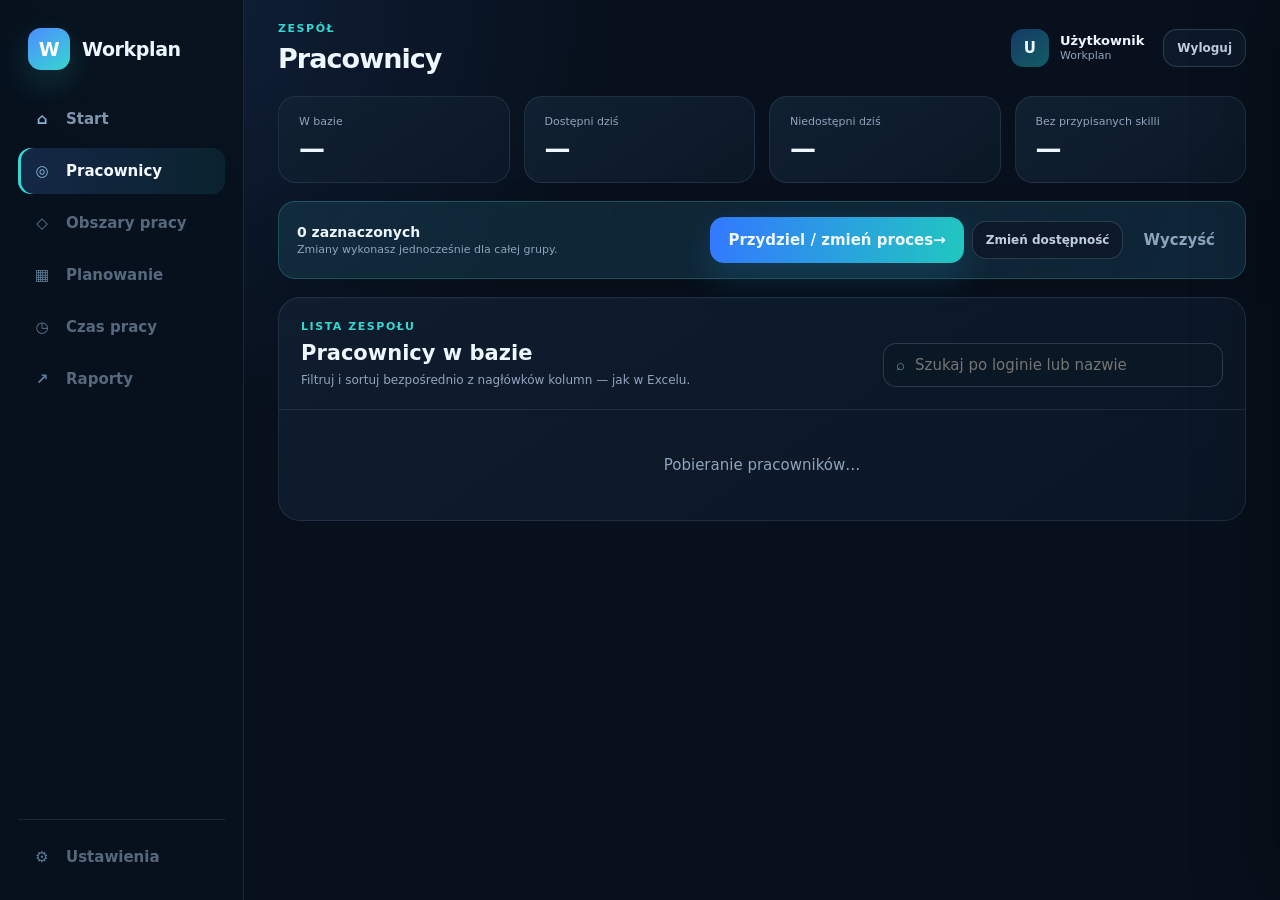
==== commit 367fee14: "Replace employee filters with Excel-style header filters" ====
--- a/employees.html
+++ b/employees.html
@@ -6,8 +6,9 @@
   <meta name="color-scheme" content="dark">
   <title>Workplan — Pracownicy</title>
   <link rel="stylesheet" href="styles.css?v=20260912.3">
+  <link rel="stylesheet" href="employees-extra.css?v=20260912.2">
 </head>
-<body class="app-page" data-page="employees">
+<body class="app-page" data-page="employees-v2">
   <div class="app-shell">
     <aside class="sidebar">
       <div class="brand-lockup sidebar-brand"><span class="brand-mark">W</span><span>Workplan</span></div>
@@ -38,36 +39,29 @@
 
       <section id="bulkBar" class="bulk-bar" hidden>
         <div><strong><span id="selectedCount">0</span> zaznaczonych</strong><span>Zmiany wykonasz jednocześnie dla całej grupy.</span></div>
-        <div class="bulk-actions">
-          <button id="bulkProcessBtn" class="primary-button compact" type="button"><span>Przydziel / zmień proces</span><span>→</span></button>
-          <button id="bulkAvailabilityBtn" class="secondary-button" type="button">Zmień dostępność</button>
-          <button id="clearSelectionBtn" class="ghost-button" type="button">Wyczyść</button>
-        </div>
+        <div class="bulk-actions"><button id="bulkProcessBtn" class="primary-button compact" type="button"><span>Przydziel / zmień proces</span><span>→</span></button><button id="bulkAvailabilityBtn" class="secondary-button" type="button">Zmień dostępność</button><button id="clearSelectionBtn" class="ghost-button" type="button">Wyczyść</button></div>
       </section>
 
       <section class="panel employee-list-panel">
         <div class="employee-list-head">
-          <div><p class="eyebrow">Lista zespołu</p><h2>Pracownicy w bazie</h2><p>Zaznacz osoby do operacji grupowej albo kliknij w pracownika, aby otworzyć jego profil.</p></div>
-          <div class="employee-tools">
-            <label class="employee-search"><span>⌕</span><input id="employeeSearch" type="search" placeholder="Szukaj po loginie lub nazwie" autocomplete="off"></label>
-            <select id="skillFilter" class="control-select" aria-label="Filtruj po skillu"><option value="">Wszystkie skille</option></select>
-            <select id="employeeSort" class="control-select" aria-label="Sortuj pracowników">
-              <option value="name">Nazwa A–Z</option>
-              <option value="skills">Skille A–Z</option>
-              <option value="skillCount">Liczba skilli ↓</option>
-              <option value="hireDate">Data zatrudnienia</option>
-              <option value="availability">Dostępność</option>
-            </select>
-          </div>
+          <div><p class="eyebrow">Lista zespołu</p><h2>Pracownicy w bazie</h2><p>Filtruj i sortuj bezpośrednio z nagłówków kolumn — jak w Excelu.</p></div>
+          <label class="employee-search"><span>⌕</span><input id="employeeSearch" type="search" placeholder="Szukaj po loginie lub nazwie" autocomplete="off"></label>
         </div>
-
         <div id="employeeLoading" class="employee-state">Pobieranie pracowników…</div>
         <div id="employeeError" class="employee-state error" hidden></div>
         <div id="employeeEmpty" class="employee-state" hidden>Brak pracowników spełniających filtry.</div>
-
         <div id="employeeTableWrap" class="employee-table-wrap" hidden>
           <table class="employee-table">
-            <thead><tr><th class="check-col"><input id="selectAllEmployees" type="checkbox" aria-label="Zaznacz wszystkich widocznych"></th><th>Pracownik</th><th>Login</th><th>Dostępność</th><th>Skille</th><th>Proces</th><th>Data zatrudnienia</th><th>Akcja</th></tr></thead>
+            <thead><tr>
+              <th class="check-col"><input id="selectAllEmployees" type="checkbox" aria-label="Zaznacz wszystkich widocznych"></th>
+              <th><button class="column-filter-button" type="button" data-column="name">Pracownik <span>⌄</span></button></th>
+              <th><button class="column-filter-button" type="button" data-column="login">Login <span>⌄</span></button></th>
+              <th><button class="column-filter-button" type="button" data-column="availability">Dostępność <span>⌄</span></button></th>
+              <th><button class="column-filter-button" type="button" data-column="skills">Skille <span>⌄</span></button></th>
+              <th><button class="column-filter-button" type="button" data-column="process">Proces <span>⌄</span></button></th>
+              <th><button class="column-filter-button" type="button" data-column="hireDate">Data zatrudnienia <span>⌄</span></button></th>
+              <th>Akcja</th>
+            </tr></thead>
             <tbody id="employeeRows"></tbody>
           </table>
         </div>
@@ -75,52 +69,23 @@
     </main>
   </div>
 
+  <div id="columnFilterPopover" class="column-filter-popover" hidden></div>
+
   <div id="employeeBackdrop" class="drawer-backdrop" hidden></div>
   <aside id="employeeDrawer" class="employee-drawer" aria-hidden="true" aria-labelledby="employeeDrawerTitle">
-    <div class="drawer-head">
-      <div><p class="eyebrow">Profil pracownika</p><h2 id="employeeDrawerTitle">Pracownik</h2><span id="employeeDrawerLogin" class="drawer-login"></span></div>
-      <button id="employeeDrawerClose" class="drawer-close" type="button" aria-label="Zamknij">×</button>
-    </div>
+    <div class="drawer-head"><div><p class="eyebrow">Profil pracownika</p><h2 id="employeeDrawerTitle">Pracownik</h2><span id="employeeDrawerLogin" class="drawer-login"></span></div><button id="employeeDrawerClose" class="drawer-close" type="button" aria-label="Zamknij">×</button></div>
     <div class="drawer-content">
-      <section class="drawer-section">
-        <div class="drawer-section-head"><h3>Dane podstawowe</h3></div>
-        <dl class="employee-details"><div><dt>Login</dt><dd id="detailLogin">—</dd></div><div><dt>Rola</dt><dd id="detailRole">—</dd></div><div><dt>Data zatrudnienia</dt><dd id="detailHireDate">Brak danych</dd></div><div><dt>Konto</dt><dd id="detailAccount">—</dd></div></dl>
-      </section>
-      <section class="drawer-section">
-        <div class="drawer-section-head"><div><h3>Aktualny proces</h3><p>Proces obowiązujący dzisiaj.</p></div><button id="drawerProcessBtn" class="secondary-button" type="button">Przydziel proces</button></div>
-        <div id="detailProcess" class="process-detail">Brak przydzielonego procesu</div>
-      </section>
-      <section class="drawer-section">
-        <div class="drawer-section-head"><div><h3>Dostępność</h3><p>Reguła obowiązuje w wybranym zakresie dat.</p></div><span id="detailAvailability" class="status-chip">—</span></div>
-        <form id="availabilityForm" class="availability-form">
-          <div class="date-grid"><label class="field"><span>Od</span><input id="availabilityFrom" type="date" required></label><label class="field"><span>Do</span><input id="availabilityTo" type="date" required></label></div>
-          <div class="availability-choice" role="group" aria-label="Dostępność"><label><input type="radio" name="availabilityState" value="true" checked><span>Dostępny</span></label><label><input type="radio" name="availabilityState" value="false"><span>Niedostępny</span></label></div>
-          <label class="field"><span>Notatka <small>opcjonalnie</small></span><input id="availabilityNote" type="text" maxlength="500" placeholder="np. urlop, szkolenie, zmiana dostępności"></label>
-          <button id="availabilitySave" class="primary-button compact" type="submit"><span>Zapisz dostępność</span><span>→</span></button>
-          <p id="availabilityMessage" class="form-message" role="status" aria-live="polite"></p>
-        </form>
-      </section>
-      <section class="drawer-section">
-        <div class="drawer-section-head"><div><h3>Skille</h3><p>Wszystkie umiejętności, w których pracownik został przeszkolony.</p></div></div>
-        <div id="detailSkills" class="skills-list"></div>
-      </section>
+      <section class="drawer-section"><div class="drawer-section-head"><h3>Dane podstawowe</h3></div><dl class="employee-details"><div><dt>Login</dt><dd id="detailLogin">—</dd></div><div><dt>Rola</dt><dd id="detailRole">—</dd></div><div><dt>Data zatrudnienia</dt><dd id="detailHireDate">Brak danych</dd></div><div><dt>Konto</dt><dd id="detailAccount">—</dd></div></dl></section>
+      <section class="drawer-section"><div class="drawer-section-head"><div><h3>Aktualny proces</h3><p>Proces obowiązujący dzisiaj.</p></div><button id="drawerProcessBtn" class="secondary-button" type="button">Przydziel proces</button></div><div id="detailProcess" class="process-detail">Brak przydzielonego procesu</div></section>
+      <section class="drawer-section"><div class="drawer-section-head"><div><h3>Dostępność</h3><p>Reguła obowiązuje w wybranym zakresie dat.</p></div><span id="detailAvailability" class="status-chip">—</span></div><form id="availabilityForm" class="availability-form"><div class="date-grid"><label class="field"><span>Od</span><input id="availabilityFrom" type="date" required></label><label class="field"><span>Do</span><input id="availabilityTo" type="date" required></label></div><div class="availability-choice" role="group" aria-label="Dostępność"><label><input type="radio" name="availabilityState" value="true" checked><span>Dostępny</span></label><label><input type="radio" name="availabilityState" value="false"><span>Niedostępny</span></label></div><label class="field"><span>Notatka <small>opcjonalnie</small></span><input id="availabilityNote" type="text" maxlength="500" placeholder="np. urlop, szkolenie, zmiana dostępności"></label><button id="availabilitySave" class="primary-button compact" type="submit"><span>Zapisz dostępność</span><span>→</span></button><p id="availabilityMessage" class="form-message" role="status" aria-live="polite"></p></form></section>
+      <section class="drawer-section"><div class="drawer-section-head"><div><h3>Skille</h3><p>Dodawaj i usuwaj umiejętności bezpośrednio z profilu pracownika.</p></div></div><div id="detailSkills" class="skills-list editable-skills"></div><div class="skill-editor"><label class="field"><span>Dodaj skill</span><select id="skillAddSelect" class="control-select"></select></label><button id="skillAddBtn" class="secondary-button" type="button">Dodaj skill</button></div><p id="skillMessage" class="form-message" role="status" aria-live="polite"></p></section>
       <section class="drawer-section message-section"><div><h3>Wiadomość do pracownika</h3><p>Obsługę wiadomości podepniemy później.</p></div><button class="secondary-button message-button" type="button" disabled>Wyślij wiadomość</button></section>
     </div>
   </aside>
 
   <div id="actionModalBackdrop" class="modal-backdrop" hidden></div>
-  <section id="actionModal" class="action-modal" aria-hidden="true" aria-labelledby="actionModalTitle">
-    <div class="modal-head"><div><p class="eyebrow">Operacja grupowa</p><h2 id="actionModalTitle">Zmień dane pracowników</h2><p id="actionModalSubtitle"></p></div><button id="actionModalClose" class="drawer-close" type="button" aria-label="Zamknij">×</button></div>
-    <form id="bulkActionForm" class="bulk-form">
-      <div id="processFields"><label class="field"><span>Proces</span><select id="bulkProcessSelect" class="control-select" required></select></label></div>
-      <div id="availabilityFields" hidden><div class="availability-choice"><label><input type="radio" name="bulkAvailabilityState" value="true" checked><span>Dostępny</span></label><label><input type="radio" name="bulkAvailabilityState" value="false"><span>Niedostępny</span></label></div></div>
-      <div class="date-grid"><label class="field"><span>Od</span><input id="bulkDateFrom" type="date" required></label><label class="field"><span>Do</span><input id="bulkDateTo" type="date" required></label></div>
-      <label class="field"><span>Notatka <small>opcjonalnie</small></span><input id="bulkNote" type="text" maxlength="500" placeholder="Powód lub komentarz do zmiany"></label>
-      <p id="bulkActionMessage" class="form-message" role="status" aria-live="polite"></p>
-      <div class="modal-actions"><button id="bulkActionCancel" class="secondary-button" type="button">Anuluj</button><button id="bulkActionSave" class="primary-button compact" type="submit"><span>Zapisz dla zaznaczonych</span><span>→</span></button></div>
-    </form>
-  </section>
+  <section id="actionModal" class="action-modal" aria-hidden="true" aria-labelledby="actionModalTitle"><div class="modal-head"><div><p class="eyebrow">Operacja grupowa</p><h2 id="actionModalTitle">Zmień dane pracowników</h2><p id="actionModalSubtitle"></p></div><button id="actionModalClose" class="drawer-close" type="button" aria-label="Zamknij">×</button></div><form id="bulkActionForm" class="bulk-form"><div id="processFields"><label class="field"><span>Proces</span><select id="bulkProcessSelect" class="control-select" required></select></label></div><div id="availabilityFields" hidden><div class="availability-choice"><label><input type="radio" name="bulkAvailabilityState" value="true" checked><span>Dostępny</span></label><label><input type="radio" name="bulkAvailabilityState" value="false"><span>Niedostępny</span></label></div></div><div class="date-grid"><label class="field"><span>Od</span><input id="bulkDateFrom" type="date" required></label><label class="field"><span>Do</span><input id="bulkDateTo" type="date" required></label></div><label class="field"><span>Notatka <small>opcjonalnie</small></span><input id="bulkNote" type="text" maxlength="500" placeholder="Powód lub komentarz do zmiany"></label><p id="bulkActionMessage" class="form-message" role="status" aria-live="polite"></p><div class="modal-actions"><button id="bulkActionCancel" class="secondary-button" type="button">Anuluj</button><button id="bulkActionSave" class="primary-button compact" type="submit"><span>Zapisz dla zaznaczonych</span><span>→</span></button></div></form></section>
 
-  <script src="app.js?v=20260912.3"></script>
+  <script src="employees-v2.js?v=20260912.1"></script>
 </body>
 </html>
--- a/employees-extra.css
+++ b/employees-extra.css
@@ -0,0 +1,7 @@
+.bulk-bar{margin:0 0 18px;padding:15px 18px;border:1px solid rgba(54,215,208,.24);border-radius:17px;background:linear-gradient(105deg,rgba(30,83,104,.34),rgba(17,42,62,.82));display:flex;align-items:center;justify-content:space-between;gap:18px;box-shadow:0 12px 35px rgba(0,0,0,.16)}
+.bulk-bar>div:first-child{display:grid;gap:3px}.bulk-bar strong{font-size:14px}.bulk-bar>div:first-child>span{color:var(--muted);font-size:11px}.bulk-actions{display:flex;align-items:center;gap:8px;flex-wrap:wrap}.bulk-actions .secondary-button,.modal-actions .secondary-button{margin-left:0}.ghost-button{height:38px;padding:0 12px;border:0;background:transparent;color:#8ca4bc;font-weight:750;cursor:pointer}.ghost-button:hover{color:var(--text)}
+.employee-tools{display:flex;align-items:center;justify-content:flex-end;gap:8px;flex-wrap:wrap}.employee-tools .employee-search{width:min(300px,38vw)}.control-select{height:44px;min-width:150px;border:1px solid var(--line-strong);border-radius:13px;background:#0a1725;color:#c9d9e9;padding:0 34px 0 12px;outline:none}.control-select:focus{border-color:var(--cyan);box-shadow:0 0 0 3px rgba(54,215,208,.08)}
+.employee-table{min-width:1180px}.check-col{width:48px!important;padding-right:4px!important}.employee-checkbox,#selectAllEmployees{width:17px;height:17px;accent-color:var(--cyan);cursor:pointer}.employee-table tbody tr.selected-row{background:rgba(54,215,208,.055)}.employee-table tbody tr.selected-row:hover{background:rgba(54,215,208,.08)}.all-skills{max-width:390px}.process-chip{display:inline-flex;padding:6px 9px;border-radius:9px;border:1px solid rgba(54,215,208,.13);background:rgba(54,215,208,.06);color:#9edbd8;font-size:10px;font-weight:750;white-space:nowrap}.row-process-button{height:34px;padding:0 10px;border:1px solid var(--line-strong);border-radius:10px;background:#0b1929;color:#acd0e8;font-size:10px;font-weight:800;cursor:pointer;white-space:nowrap}.row-process-button:hover{border-color:rgba(54,215,208,.42);color:#e8ffff}.process-detail{padding:13px 14px;border:1px solid var(--line);border-radius:13px;background:rgba(5,14,25,.34);color:#bcd5e8;font-size:12px;line-height:1.5}
+.modal-backdrop{position:fixed;inset:0;z-index:55;background:rgba(1,7,13,.66);backdrop-filter:blur(4px)}.action-modal{position:fixed;z-index:56;left:50%;top:50%;width:min(560px,calc(100vw - 28px));max-height:calc(100vh - 28px);overflow:auto;transform:translate(-50%,-46%) scale(.98);opacity:0;pointer-events:none;border:1px solid var(--line-strong);border-radius:22px;background:linear-gradient(160deg,#111f31,#0a1625);box-shadow:0 30px 100px rgba(0,0,0,.52);transition:.18s}.action-modal.open{transform:translate(-50%,-50%) scale(1);opacity:1;pointer-events:auto}.modal-head{padding:22px 22px 17px;border-bottom:1px solid var(--line);display:flex;align-items:flex-start;justify-content:space-between;gap:14px}.modal-head h2{margin:0;font-size:21px}.modal-head p:last-child{margin:7px 0 0;color:var(--muted);font-size:12px}.bulk-form{padding:21px 22px 23px;display:grid;gap:16px}.bulk-form .control-select{width:100%;height:52px}.modal-actions{display:flex;justify-content:flex-end;align-items:center;gap:9px}.modal-actions .primary-button{min-width:205px}.action-modal .availability-choice{margin:0}
+@media(max-width:1120px){.employee-list-head{align-items:flex-start;flex-direction:column}.employee-tools{width:100%;justify-content:flex-start}.employee-tools .employee-search{width:min(100%,420px)}}
+@media(max-width:760px){.bulk-bar{align-items:flex-start;flex-direction:column}.bulk-actions{width:100%}.bulk-actions .primary-button{flex:1}.employee-tools{display:grid;grid-template-columns:1fr}.employee-tools .employee-search,.control-select{width:100%;max-width:none}.modal-actions{flex-direction:column-reverse;align-items:stretch}.modal-actions .secondary-button,.modal-actions .primary-button{width:100%;margin:0}.row-process-button{height:38px}}
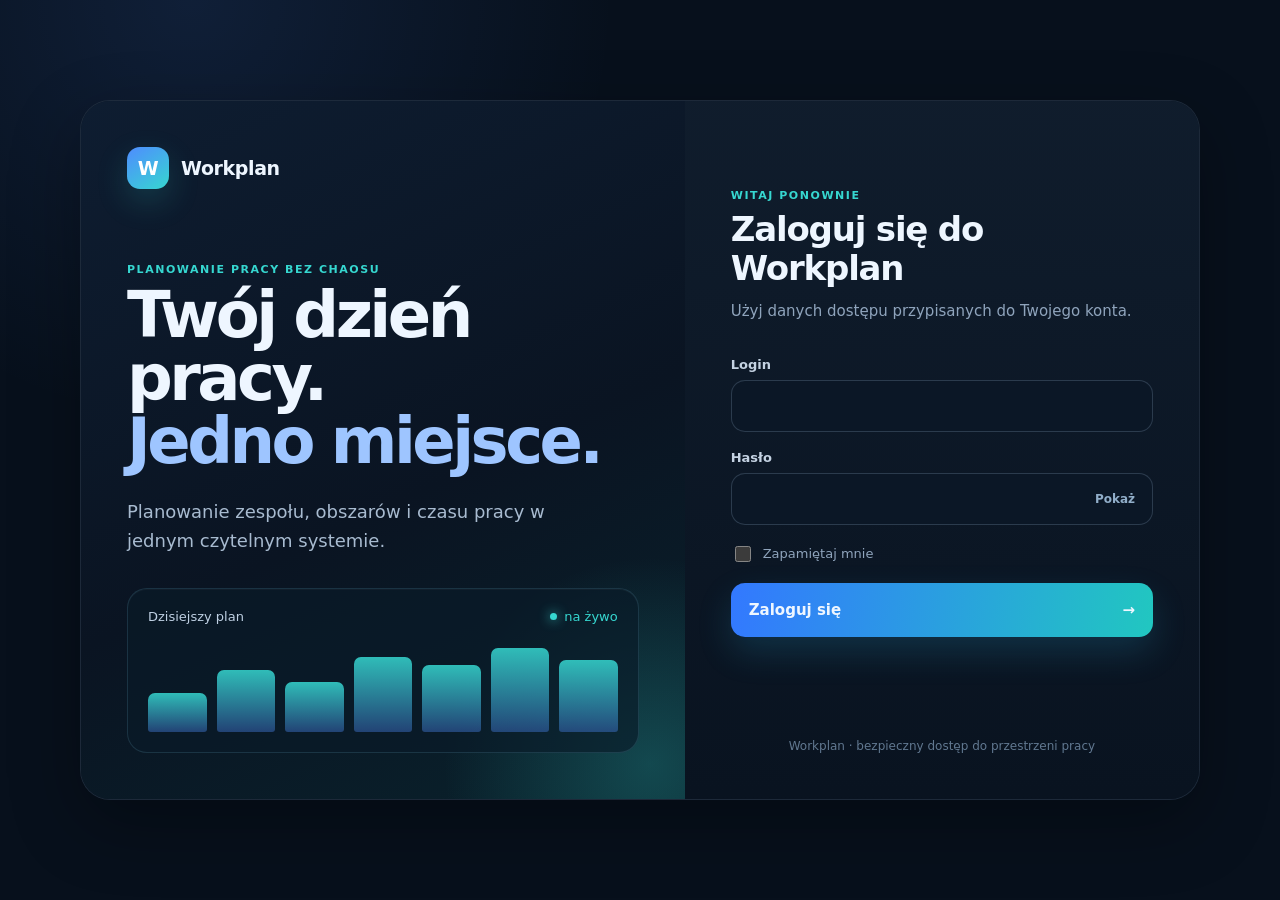
==== commit 67c7753a: "Fix employee table sorting and filtering UI" ====
--- a/employees.html
+++ b/employees.html
@@ -7,8 +7,9 @@
   <title>Workplan — Pracownicy</title>
   <link rel="stylesheet" href="styles.css?v=20260912.3">
   <link rel="stylesheet" href="employees-extra.css?v=20260912.2">
+  <link rel="stylesheet" href="employees-grid-v3.css?v=20260912.1">
 </head>
-<body class="app-page" data-page="employees-v2">
+<body class="app-page" data-page="employees-v3">
   <div class="app-shell">
     <aside class="sidebar">
       <div class="brand-lockup sidebar-brand"><span class="brand-mark">W</span><span>Workplan</span></div>
@@ -44,22 +45,21 @@
 
       <section class="panel employee-list-panel">
         <div class="employee-list-head">
-          <div><p class="eyebrow">Lista zespołu</p><h2>Pracownicy w bazie</h2><p>Filtruj i sortuj bezpośrednio z nagłówków kolumn — jak w Excelu.</p></div>
+          <div><p class="eyebrow">Lista zespołu</p><h2>Pracownicy w bazie</h2><p>Kliknij nazwę kolumny, żeby sortować. Ikona filtra otwiera wybór wartości z multiwyborem.</p></div>
           <label class="employee-search"><span>⌕</span><input id="employeeSearch" type="search" placeholder="Szukaj po loginie lub nazwie" autocomplete="off"></label>
         </div>
         <div id="employeeLoading" class="employee-state">Pobieranie pracowników…</div>
         <div id="employeeError" class="employee-state error" hidden></div>
-        <div id="employeeEmpty" class="employee-state" hidden>Brak pracowników spełniających filtry.</div>
         <div id="employeeTableWrap" class="employee-table-wrap" hidden>
           <table class="employee-table">
             <thead><tr>
               <th class="check-col"><input id="selectAllEmployees" type="checkbox" aria-label="Zaznacz wszystkich widocznych"></th>
-              <th><button class="column-filter-button" type="button" data-column="name">Pracownik <span>⌄</span></button></th>
-              <th><button class="column-filter-button" type="button" data-column="login">Login <span>⌄</span></button></th>
-              <th><button class="column-filter-button" type="button" data-column="availability">Dostępność <span>⌄</span></button></th>
-              <th><button class="column-filter-button" type="button" data-column="skills">Skille <span>⌄</span></button></th>
-              <th><button class="column-filter-button" type="button" data-column="process">Proces <span>⌄</span></button></th>
-              <th><button class="column-filter-button" type="button" data-column="hireDate">Data zatrudnienia <span>⌄</span></button></th>
+              <th class="filterable-th" data-column="name"><div class="th-shell"><button class="column-sort-button" type="button" data-column="name">Pracownik <span class="sort-indicator">↑</span></button><button class="column-filter-button" type="button" data-column="name" aria-label="Filtruj pracowników"><svg viewBox="0 0 24 24" aria-hidden="true"><path d="M4 6h16l-6.2 7.1V19l-3.6-1.8v-4.1z"/></svg><span class="filter-count" hidden></span></button></div></th>
+              <th class="filterable-th" data-column="login"><div class="th-shell"><button class="column-sort-button" type="button" data-column="login">Login <span class="sort-indicator">↕</span></button><button class="column-filter-button" type="button" data-column="login" aria-label="Filtruj loginy"><svg viewBox="0 0 24 24" aria-hidden="true"><path d="M4 6h16l-6.2 7.1V19l-3.6-1.8v-4.1z"/></svg><span class="filter-count" hidden></span></button></div></th>
+              <th class="filterable-th" data-column="availability"><div class="th-shell"><button class="column-sort-button" type="button" data-column="availability">Dostępność <span class="sort-indicator">↕</span></button><button class="column-filter-button" type="button" data-column="availability" aria-label="Filtruj dostępność"><svg viewBox="0 0 24 24" aria-hidden="true"><path d="M4 6h16l-6.2 7.1V19l-3.6-1.8v-4.1z"/></svg><span class="filter-count" hidden></span></button></div></th>
+              <th class="filterable-th" data-column="skills"><div class="th-shell"><button class="column-sort-button" type="button" data-column="skills">Skille <span class="sort-indicator">↕</span></button><button class="column-filter-button" type="button" data-column="skills" aria-label="Filtruj skille"><svg viewBox="0 0 24 24" aria-hidden="true"><path d="M4 6h16l-6.2 7.1V19l-3.6-1.8v-4.1z"/></svg><span class="filter-count" hidden></span></button></div></th>
+              <th class="filterable-th" data-column="process"><div class="th-shell"><button class="column-sort-button" type="button" data-column="process">Proces <span class="sort-indicator">↕</span></button><button class="column-filter-button" type="button" data-column="process" aria-label="Filtruj proces"><svg viewBox="0 0 24 24" aria-hidden="true"><path d="M4 6h16l-6.2 7.1V19l-3.6-1.8v-4.1z"/></svg><span class="filter-count" hidden></span></button></div></th>
+              <th class="filterable-th" data-column="hireDate"><div class="th-shell"><button class="column-sort-button" type="button" data-column="hireDate">Data zatrudnienia <span class="sort-indicator">↕</span></button><button class="column-filter-button" type="button" data-column="hireDate" aria-label="Filtruj daty zatrudnienia"><svg viewBox="0 0 24 24" aria-hidden="true"><path d="M4 6h16l-6.2 7.1V19l-3.6-1.8v-4.1z"/></svg><span class="filter-count" hidden></span></button></div></th>
               <th>Akcja</th>
             </tr></thead>
             <tbody id="employeeRows"></tbody>
@@ -86,6 +86,6 @@
   <div id="actionModalBackdrop" class="modal-backdrop" hidden></div>
   <section id="actionModal" class="action-modal" aria-hidden="true" aria-labelledby="actionModalTitle"><div class="modal-head"><div><p class="eyebrow">Operacja grupowa</p><h2 id="actionModalTitle">Zmień dane pracowników</h2><p id="actionModalSubtitle"></p></div><button id="actionModalClose" class="drawer-close" type="button" aria-label="Zamknij">×</button></div><form id="bulkActionForm" class="bulk-form"><div id="processFields"><label class="field"><span>Proces</span><select id="bulkProcessSelect" class="control-select" required></select></label></div><div id="availabilityFields" hidden><div class="availability-choice"><label><input type="radio" name="bulkAvailabilityState" value="true" checked><span>Dostępny</span></label><label><input type="radio" name="bulkAvailabilityState" value="false"><span>Niedostępny</span></label></div></div><div class="date-grid"><label class="field"><span>Od</span><input id="bulkDateFrom" type="date" required></label><label class="field"><span>Do</span><input id="bulkDateTo" type="date" required></label></div><label class="field"><span>Notatka <small>opcjonalnie</small></span><input id="bulkNote" type="text" maxlength="500" placeholder="Powód lub komentarz do zmiany"></label><p id="bulkActionMessage" class="form-message" role="status" aria-live="polite"></p><div class="modal-actions"><button id="bulkActionCancel" class="secondary-button" type="button">Anuluj</button><button id="bulkActionSave" class="primary-button compact" type="submit"><span>Zapisz dla zaznaczonych</span><span>→</span></button></div></form></section>
 
-  <script src="employees-v2.js?v=20260912.1"></script>
+  <script src="employees-v3.js?v=20260912.1"></script>
 </body>
 </html>
--- a/employees-extra.css
+++ b/employees-extra.css
@@ -1,7 +1,9 @@
 .bulk-bar{margin:0 0 18px;padding:15px 18px;border:1px solid rgba(54,215,208,.24);border-radius:17px;background:linear-gradient(105deg,rgba(30,83,104,.34),rgba(17,42,62,.82));display:flex;align-items:center;justify-content:space-between;gap:18px;box-shadow:0 12px 35px rgba(0,0,0,.16)}
 .bulk-bar>div:first-child{display:grid;gap:3px}.bulk-bar strong{font-size:14px}.bulk-bar>div:first-child>span{color:var(--muted);font-size:11px}.bulk-actions{display:flex;align-items:center;gap:8px;flex-wrap:wrap}.bulk-actions .secondary-button,.modal-actions .secondary-button{margin-left:0}.ghost-button{height:38px;padding:0 12px;border:0;background:transparent;color:#8ca4bc;font-weight:750;cursor:pointer}.ghost-button:hover{color:var(--text)}
-.employee-tools{display:flex;align-items:center;justify-content:flex-end;gap:8px;flex-wrap:wrap}.employee-tools .employee-search{width:min(300px,38vw)}.control-select{height:44px;min-width:150px;border:1px solid var(--line-strong);border-radius:13px;background:#0a1725;color:#c9d9e9;padding:0 34px 0 12px;outline:none}.control-select:focus{border-color:var(--cyan);box-shadow:0 0 0 3px rgba(54,215,208,.08)}
 .employee-table{min-width:1180px}.check-col{width:48px!important;padding-right:4px!important}.employee-checkbox,#selectAllEmployees{width:17px;height:17px;accent-color:var(--cyan);cursor:pointer}.employee-table tbody tr.selected-row{background:rgba(54,215,208,.055)}.employee-table tbody tr.selected-row:hover{background:rgba(54,215,208,.08)}.all-skills{max-width:390px}.process-chip{display:inline-flex;padding:6px 9px;border-radius:9px;border:1px solid rgba(54,215,208,.13);background:rgba(54,215,208,.06);color:#9edbd8;font-size:10px;font-weight:750;white-space:nowrap}.row-process-button{height:34px;padding:0 10px;border:1px solid var(--line-strong);border-radius:10px;background:#0b1929;color:#acd0e8;font-size:10px;font-weight:800;cursor:pointer;white-space:nowrap}.row-process-button:hover{border-color:rgba(54,215,208,.42);color:#e8ffff}.process-detail{padding:13px 14px;border:1px solid var(--line);border-radius:13px;background:rgba(5,14,25,.34);color:#bcd5e8;font-size:12px;line-height:1.5}
+.column-filter-button{display:flex;align-items:center;justify-content:space-between;gap:8px;width:100%;padding:0;border:0;background:transparent;color:inherit;font:inherit;font-weight:800;cursor:pointer;text-align:left}.column-filter-button span{color:#6f879e;font-size:11px}.column-filter-button:hover,.column-filter-button.active{color:#c9ffff}.column-filter-button.active span{color:var(--cyan)}
+.column-filter-popover{position:fixed;z-index:90;max-height:400px;border:1px solid var(--line-strong);border-radius:16px;background:#0c1826;box-shadow:0 24px 70px rgba(0,0,0,.48);padding:12px;overflow:hidden}.filter-title{font-size:12px;font-weight:850;margin:2px 2px 9px}.filter-sort{display:grid;grid-template-columns:1fr 1fr;gap:6px}.filter-sort button,.filter-actions button{border:1px solid var(--line);background:#0f2031;color:#afc7da;border-radius:9px;padding:8px 9px;font-size:10px;font-weight:750;cursor:pointer}.filter-sort button:hover,.filter-actions button:hover{border-color:rgba(54,215,208,.36);color:#e8ffff}.filter-search{display:block;margin:9px 0}.filter-search input{width:100%;height:36px;border:1px solid var(--line-strong);border-radius:10px;background:#07131f;color:var(--text);padding:0 10px;outline:none}.filter-search input:focus{border-color:var(--cyan)}.filter-actions{display:flex;gap:6px;margin-bottom:7px}.filter-values{max-height:220px;overflow:auto;border-top:1px solid var(--line);border-bottom:1px solid var(--line);padding:5px 0}.filter-values label{display:flex;align-items:center;gap:8px;padding:7px 5px;border-radius:8px;color:#bdd0df;font-size:11px;cursor:pointer}.filter-values label:hover{background:rgba(255,255,255,.035)}.filter-values input{accent-color:var(--cyan)}.filter-footer{display:flex;justify-content:flex-end;align-items:center;gap:8px;padding-top:9px}.filter-footer .primary-button{height:36px}.filter-footer .ghost-button{height:36px}
+.editable-skills{display:flex;flex-wrap:wrap;gap:7px}.skill-tag.editable{display:inline-flex;align-items:center;gap:5px;padding-right:4px}.skill-tag.editable button{width:20px;height:20px;border:0;border-radius:6px;background:rgba(255,255,255,.06);color:#9fb4c5;cursor:pointer;line-height:1}.skill-tag.editable button:hover{background:rgba(255,92,92,.12);color:#ff9d9d}.skill-editor{display:grid;grid-template-columns:minmax(0,1fr) auto;gap:8px;align-items:end;margin-top:12px}.skill-editor .field{margin:0}.skill-editor .control-select{width:100%;min-width:0}.skill-editor .secondary-button{margin:0;height:44px;white-space:nowrap}
 .modal-backdrop{position:fixed;inset:0;z-index:55;background:rgba(1,7,13,.66);backdrop-filter:blur(4px)}.action-modal{position:fixed;z-index:56;left:50%;top:50%;width:min(560px,calc(100vw - 28px));max-height:calc(100vh - 28px);overflow:auto;transform:translate(-50%,-46%) scale(.98);opacity:0;pointer-events:none;border:1px solid var(--line-strong);border-radius:22px;background:linear-gradient(160deg,#111f31,#0a1625);box-shadow:0 30px 100px rgba(0,0,0,.52);transition:.18s}.action-modal.open{transform:translate(-50%,-50%) scale(1);opacity:1;pointer-events:auto}.modal-head{padding:22px 22px 17px;border-bottom:1px solid var(--line);display:flex;align-items:flex-start;justify-content:space-between;gap:14px}.modal-head h2{margin:0;font-size:21px}.modal-head p:last-child{margin:7px 0 0;color:var(--muted);font-size:12px}.bulk-form{padding:21px 22px 23px;display:grid;gap:16px}.bulk-form .control-select{width:100%;height:52px}.modal-actions{display:flex;justify-content:flex-end;align-items:center;gap:9px}.modal-actions .primary-button{min-width:205px}.action-modal .availability-choice{margin:0}
-@media(max-width:1120px){.employee-list-head{align-items:flex-start;flex-direction:column}.employee-tools{width:100%;justify-content:flex-start}.employee-tools .employee-search{width:min(100%,420px)}}
-@media(max-width:760px){.bulk-bar{align-items:flex-start;flex-direction:column}.bulk-actions{width:100%}.bulk-actions .primary-button{flex:1}.employee-tools{display:grid;grid-template-columns:1fr}.employee-tools .employee-search,.control-select{width:100%;max-width:none}.modal-actions{flex-direction:column-reverse;align-items:stretch}.modal-actions .secondary-button,.modal-actions .primary-button{width:100%;margin:0}.row-process-button{height:38px}}
+@media(max-width:1120px){.employee-list-head{align-items:flex-start;flex-direction:column}.employee-search{width:min(100%,420px)}}
+@media(max-width:760px){.bulk-bar{align-items:flex-start;flex-direction:column}.bulk-actions{width:100%}.bulk-actions .primary-button{flex:1}.modal-actions{flex-direction:column-reverse;align-items:stretch}.modal-actions .secondary-button,.modal-actions .primary-button{width:100%;margin:0}.row-process-button{height:38px}.skill-editor{grid-template-columns:1fr}.skill-editor .secondary-button{width:100%}.column-filter-popover{max-height:70vh}.filter-values{max-height:34vh}}
--- a/employees-grid-v3.css
+++ b/employees-grid-v3.css
@@ -0,0 +1,63 @@
+/* Workplan employee grid v3: spreadsheet-style column controls */
+.employee-table-wrap{position:relative;overflow:auto}
+.employee-table{min-width:1180px}
+.employee-table thead{position:sticky;top:0;z-index:4}
+.employee-table th.filterable-th{padding:0!important;background:#0a1624}
+.th-shell{min-height:48px;display:grid;grid-template-columns:minmax(0,1fr) 42px;align-items:stretch;border-right:1px solid rgba(148,171,201,.08)}
+.column-sort-button{min-width:0;padding:0 8px 0 18px;border:0;background:transparent;color:#708aa3;display:flex;align-items:center;justify-content:flex-start;gap:7px;text-align:left;text-transform:uppercase;letter-spacing:.08em;font-size:10px;font-weight:800;cursor:pointer;transition:color .16s,background .16s}
+.column-sort-button:hover{color:#d7e7f5;background:rgba(255,255,255,.025)}
+.sort-indicator{min-width:14px;color:#56738e;font-size:12px;line-height:1;text-align:center}
+.filterable-th.sort-active .column-sort-button{color:#bce9e6}
+.filterable-th.sort-active .sort-indicator{color:var(--cyan)}
+.column-filter-button{position:relative!important;width:32px!important;height:32px!important;min-width:32px!important;padding:0!important;margin:auto 8px auto 0!important;border:1px solid transparent!important;border-radius:9px!important;background:transparent!important;color:#66839e!important;display:grid!important;place-items:center!important;cursor:pointer!important;transition:background .16s,border-color .16s,color .16s!important}
+.column-filter-button:hover{border-color:rgba(148,171,201,.2)!important;background:#102236!important;color:#d8e7f4!important}
+.column-filter-button svg{width:15px;height:15px;display:block;fill:none;stroke:currentColor;stroke-width:1.8;stroke-linecap:round;stroke-linejoin:round}
+.filterable-th.filter-active .column-filter-button{border-color:rgba(54,215,208,.36)!important;background:rgba(54,215,208,.1)!important;color:var(--cyan)!important}
+.filter-count{position:absolute;right:-4px;top:-5px;min-width:16px;height:16px;padding:0 4px;border-radius:999px;display:grid;place-items:center;background:var(--cyan);color:#062027;font-size:8px;font-weight:900;box-shadow:0 0 0 2px #0a1624}
+.filter-count[hidden]{display:none!important}
+.column-filter-popover{position:fixed;z-index:120;max-height:min(560px,calc(100vh - 24px));padding:0;border:1px solid rgba(148,171,201,.24);border-radius:16px;background:linear-gradient(180deg,#111f30,#0a1624);box-shadow:0 26px 80px rgba(0,0,0,.52);overflow:hidden;color:var(--text)}
+.column-filter-popover[hidden]{display:none!important}
+.filter-popover-head{min-height:58px;padding:12px 12px 11px 14px;display:flex;align-items:center;justify-content:space-between;gap:12px;border-bottom:1px solid var(--line)}
+.filter-popover-head>div{display:grid;gap:2px}
+.filter-popover-head span{color:#6f8aa3;font-size:9px;text-transform:uppercase;letter-spacing:.1em;font-weight:800}
+.filter-popover-head strong{font-size:13px;letter-spacing:-.01em}
+.filter-close{width:30px;height:30px;border:1px solid var(--line);border-radius:9px;background:#0b1928;color:#7f9ab3;font-size:18px;cursor:pointer}
+.filter-close:hover{color:#eff8ff;border-color:var(--line-strong)}
+.filter-sort-row{padding:10px 12px;display:grid;grid-template-columns:1fr 1fr;gap:7px;border-bottom:1px solid rgba(148,171,201,.08)}
+.filter-sort-row button{height:36px;padding:0 10px;border:1px solid var(--line);border-radius:10px;background:#0c1b2b;color:#9eb5c9;font-size:10px;font-weight:800;cursor:pointer;text-align:left}
+.filter-sort-row button span{margin-right:6px;color:var(--cyan)}
+.filter-sort-row button:hover{border-color:rgba(54,215,208,.28);color:#e7f7ff;background:#102235}
+.filter-search{height:40px;margin:10px 12px 7px;padding:0 10px;border:1px solid var(--line-strong);border-radius:10px;background:#07131f;display:flex;align-items:center;gap:7px;color:#67839d}
+.filter-search input{min-width:0;width:100%;height:100%;border:0;outline:0;background:transparent;color:var(--text);font-size:11px}
+.filter-select-all,.filter-value{display:grid;grid-template-columns:18px minmax(0,1fr) auto;align-items:center;gap:8px;cursor:pointer}
+.filter-select-all{margin:0 12px 6px;padding:9px 8px;border-radius:9px;background:rgba(255,255,255,.025);color:#d0dde8;font-size:11px;font-weight:800}
+.filter-select-all small{color:#6d879f;font-size:9px;font-weight:700}
+.filter-select-all input,.filter-value input{width:15px;height:15px;margin:0;accent-color:var(--cyan)}
+.filter-values{max-height:250px;overflow:auto;padding:3px 8px 7px;border-top:1px solid rgba(148,171,201,.07);border-bottom:1px solid rgba(148,171,201,.1)}
+.filter-value{padding:7px 7px;border-radius:8px;color:#adc1d2;font-size:11px}
+.filter-value:hover{background:rgba(79,140,255,.06);color:#e5f3ff}
+.filter-value[hidden]{display:none!important}
+.filter-popover-footer{padding:10px 12px;display:flex;align-items:center;justify-content:space-between;gap:8px;background:rgba(5,14,25,.25)}
+.filter-clear{height:36px;padding:0 8px;border:0;background:transparent;color:#7893ab;font-size:10px;font-weight:800;cursor:pointer}
+.filter-clear:hover{color:#d5e6f4}
+.filter-apply{height:36px;padding:0 12px;border:0;border-radius:10px;background:linear-gradient(100deg,#3378ff,#21c7c0);color:#fff;font-size:10px;font-weight:900;cursor:pointer;display:flex;align-items:center;gap:12px}
+.filter-apply:hover{filter:brightness(1.06)}
+.filter-empty-row td{padding:0!important}
+.filter-empty-row div{min-height:140px;display:grid;place-items:center;align-content:center;gap:5px;color:#728aa1;cursor:default}
+.filter-empty-row strong{color:#9fb4c7;font-size:13px}
+.filter-empty-row span{font-size:10px}
+.editable-skills{display:flex;flex-wrap:wrap;gap:7px}
+.skill-tag.editable{display:inline-flex;align-items:center;gap:6px;padding:6px 5px 6px 9px}
+.skill-tag.editable button{width:21px;height:21px;border:1px solid transparent;border-radius:6px;background:rgba(255,255,255,.06);color:#9fb4c5;display:grid;place-items:center;cursor:pointer;line-height:1}
+.skill-tag.editable button:hover{border-color:rgba(255,109,120,.22);background:rgba(255,109,120,.12);color:#ff9d9d}
+.skill-editor{display:grid;grid-template-columns:minmax(0,1fr) auto;gap:8px;align-items:end;margin-top:13px;padding-top:13px;border-top:1px solid var(--line)}
+.skill-editor .field{margin:0}.skill-editor .control-select{width:100%;min-width:0}.skill-editor .secondary-button{height:44px;margin:0;white-space:nowrap}
+@media(max-width:760px){
+  .th-shell{grid-template-columns:minmax(0,1fr) 38px}
+  .column-sort-button{padding-left:13px}
+  .column-filter-button{margin-right:5px!important}
+  .column-filter-popover{max-height:calc(100vh - 18px)}
+  .filter-values{max-height:38vh}
+  .skill-editor{grid-template-columns:1fr}
+  .skill-editor .secondary-button{width:100%}
+}
